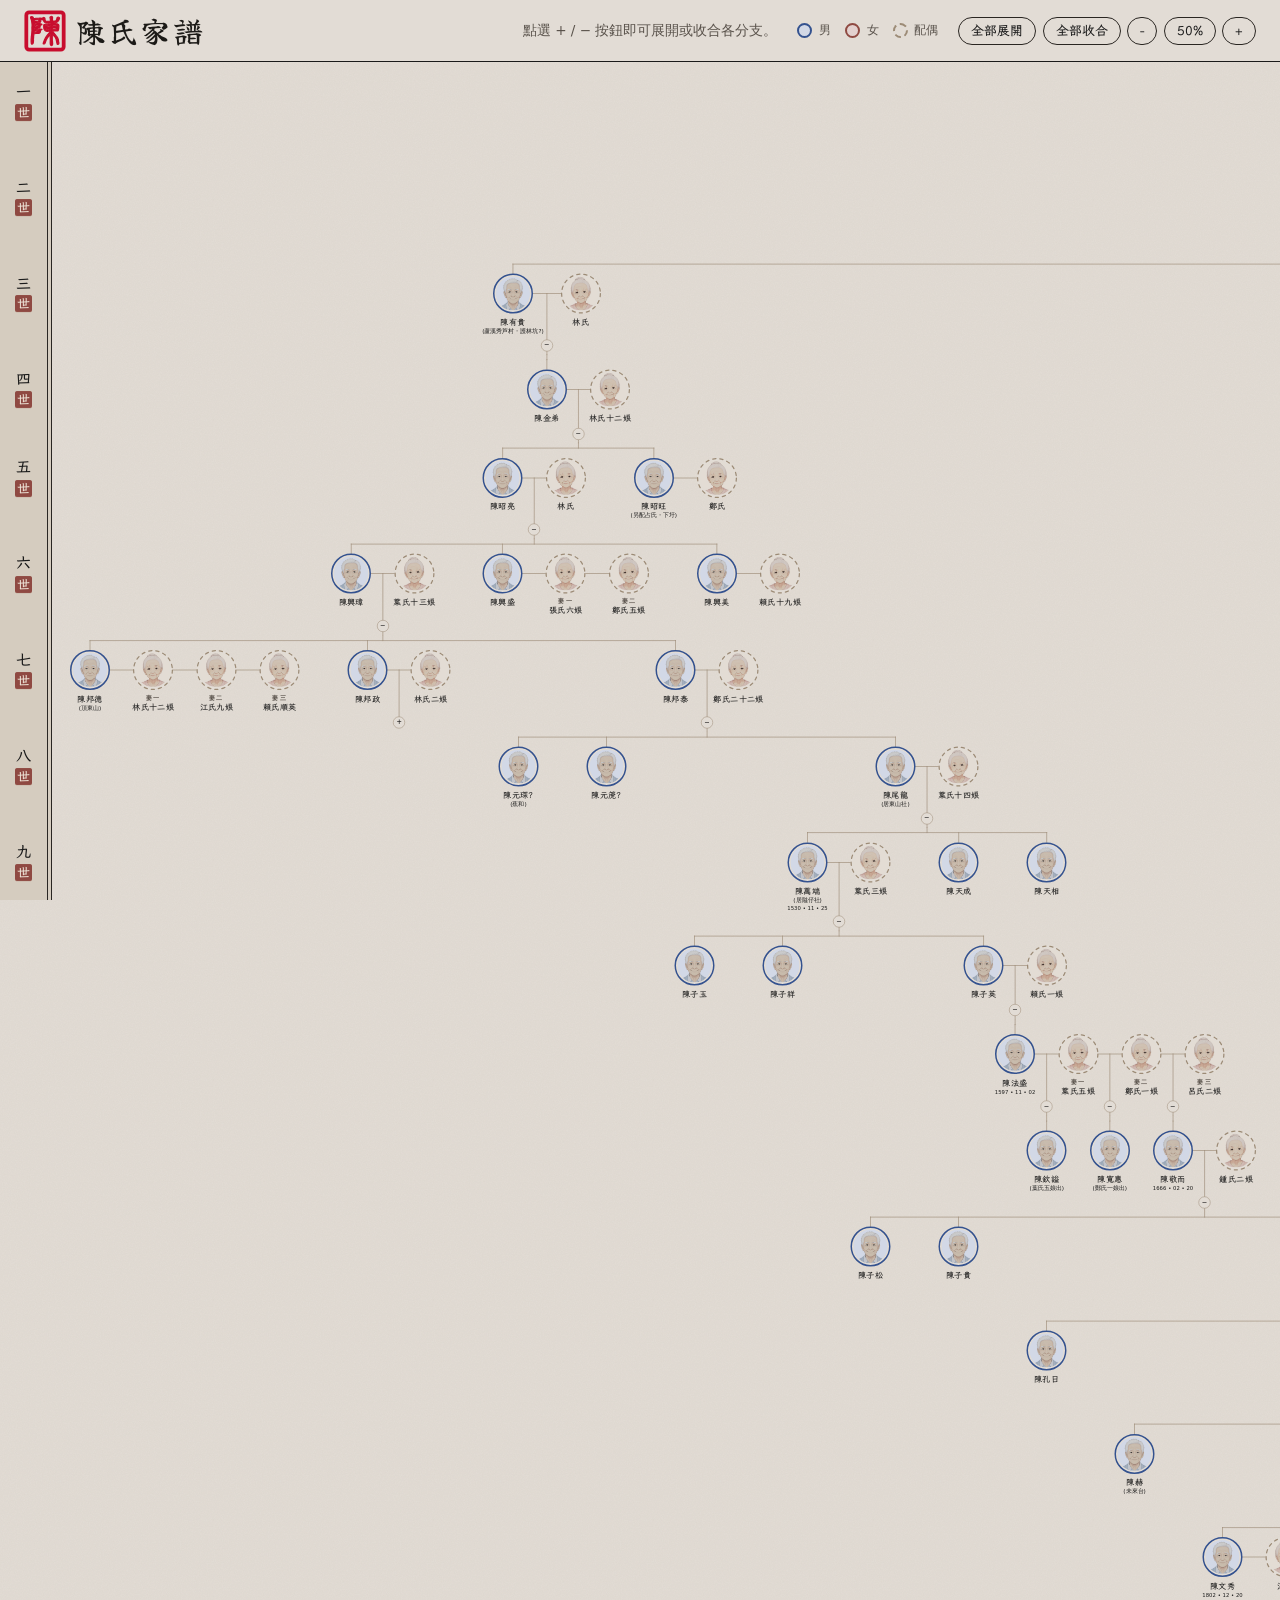
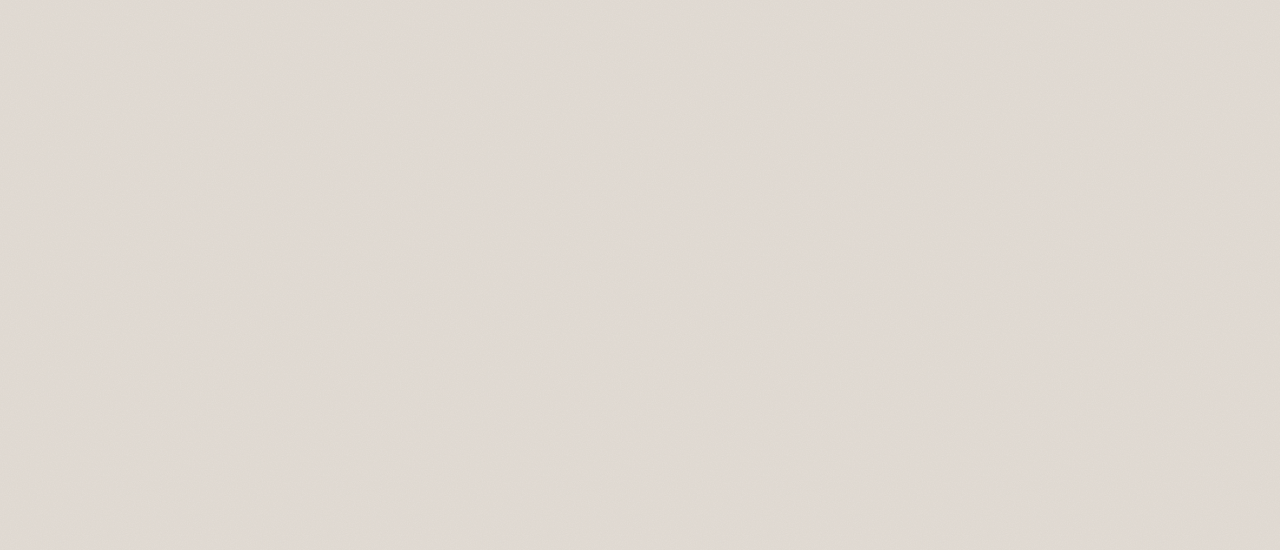
==== index.html @ 006b842b "Update family tree data to v=82 Small tree edit: family-data.js and index.html cache-bust to ?v=82." ====
<!DOCTYPE html>
<html lang="zh-Hant">
  <head>
    <meta charset="utf-8" />
    <meta name="viewport" content="width=device-width, initial-scale=1, minimum-scale=1" />
    <meta name="description" content="陳氏家譜" />
    <title>陳氏家譜</title>
    <link rel="stylesheet" href="styles.css?v=66" />
  </head>
  <body>
    <svg width="0" height="0" style="position:absolute" aria-hidden="true" focusable="false"><filter id="seal-worn" x="-5%" y="-5%" width="110%" height="110%"><feTurbulence type="fractalNoise" baseFrequency="0.9" numOctaves="2" seed="7" result="n"/><feDisplacementMap in="SourceGraphic" in2="n" scale="0.9"/></filter></svg>
<script>(function(){var t=(new URLSearchParams(location.search).get("theme")||"c").toLowerCase();if(!/^[abc]$/.test(t))t="c";document.body.classList.add("theme-"+t);})();</script>
    <a class="skip-link" href="#tree">跳至家譜</a>

    <header class="site-header">
      <h1>
        <!-- Seal glyph 陳 (小篆): vectorized from the family's reference image -->
        <svg class="seal" aria-hidden="true" focusable="false" viewBox="0 0 100 100"><defs><filter id="worn" x="-5%" y="-5%" width="110%" height="110%"><feTurbulence type="fractalNoise" baseFrequency="0.9" numOctaves="2" seed="7"/><feDisplacementMap in="SourceGraphic" scale="1.8"/></filter></defs><g filter="url(#worn)"><rect x="5.5" y="5.5" width="89" height="89" rx="7" fill="#fff" stroke="#c8102e" stroke-width="9"/><path fill="#c8102e" fill-rule="evenodd" stroke="#c8102e" stroke-width="26" stroke-linejoin="round" stroke-linecap="round" transform="translate(3.10 3.22) scale(0.11232 0.09057)" d="M563.3 900.9C568.0 899.6 569.7 897.0 572.2 887.4C573.2 883.1 575.3 877.4 576.7 874.6C578.8 870.5 579.1 868.7 578.6 864.6C578.3 861.8 578.5 855.6 579.0 850.8C579.6 844.4 579.5 838.9 578.4 830.3C575.7 808.0 575.2 801.9 576.2 797.6C577.4 792.5 576.4 782.5 573.9 774.7C572.2 769.3 572.0 765.5 572.1 729.1C572.2 707.3 571.9 675.5 571.5 658.5C570.5 617.3 570.8 605.8 572.9 603.7C574.7 601.9 577.9 604.3 583.6 611.8C586.8 616.0 591.5 621.8 594.1 624.6C597.0 627.8 601.1 634.3 604.8 641.7C608.8 649.5 612.7 655.7 616.1 659.4C628.2 672.7 651.2 724.1 654.9 746.5C655.5 749.8 657.3 759.2 659.1 767.5C662.9 785.7 663.6 790.1 665.0 805.5C666.3 819.3 668.5 830.6 670.8 835.8C671.7 838.0 672.7 843.8 673.0 850.0C674.0 866.4 677.8 872.0 687.8 872.0C696.0 872.0 702.2 867.5 706.9 858.2C711.2 849.6 713.0 833.8 710.5 825.4C709.6 822.2 708.7 816.2 708.5 812.0C708.4 807.3 707.6 803.1 706.4 800.7C704.9 797.5 704.8 796.5 705.8 793.7C707.4 789.2 707.3 787.4 705.3 784.4C704.4 783.0 703.6 779.6 703.4 776.7C703.3 773.8 702.9 766.3 702.6 760.0C701.8 745.1 699.4 734.6 690.1 707.0C686.7 697.0 683.4 689.4 680.9 685.6C678.8 682.3 677.0 678.7 677.0 677.6C677.0 672.8 674.6 668.0 668.5 660.5C664.9 656.1 660.3 649.1 658.3 645.0C656.3 640.9 651.1 632.5 646.8 626.5C638.2 614.5 630.2 602.8 624.3 593.7C619.0 585.5 608.0 569.2 598.3 555.1C589.1 541.9 580.5 524.2 581.5 520.9C581.9 519.8 583.4 518.4 584.8 517.8C588.5 516.3 634.5 516.4 648.9 518.0C661.6 519.4 681.1 518.8 685.4 516.9C688.0 515.7 696.5 502.9 699.0 496.4C701.6 489.7 706.1 465.6 707.0 453.5C707.5 446.4 708.7 430.8 709.5 419.0C710.4 407.2 711.2 388.1 711.3 376.5C711.5 351.5 711.6 351.7 699.2 339.8C689.3 330.4 681.3 325.2 674.8 324.0C665.6 322.2 649.1 322.8 640.4 325.1C636.1 326.3 628.5 327.4 623.5 327.6C578.1 329.4 577.8 329.4 576.6 326.4C576.3 325.5 575.7 321.2 575.4 316.9C574.9 309.4 575.0 309.0 577.5 306.4C579.8 304.1 580.8 303.8 584.6 304.3C587.1 304.5 594.6 304.2 601.3 303.4C608.0 302.7 617.3 302.0 622.0 302.0C626.7 302.0 634.3 301.3 639.0 300.5C647.4 299.0 649.8 297.9 659.6 290.7C661.8 289.1 666.9 286.0 671.0 283.7C679.3 279.0 690.1 267.6 694.1 259.2C697.5 252.0 706.5 237.0 709.9 232.6C712.9 228.8 714.8 223.6 721.5 200.0C725.9 184.7 726.2 182.8 725.6 176.3C724.7 165.8 720.6 160.8 706.6 153.1C695.9 147.3 691.2 147.9 679.5 156.8C670.1 163.9 667.7 170.1 670.2 180.5C672.5 189.8 670.4 197.9 659.2 223.0C652.3 238.5 650.6 241.3 644.2 247.2C638.2 252.8 636.0 253.5 626.8 252.6C623.0 252.3 610.9 252.7 599.7 253.5C572.7 255.6 575.3 259.2 575.6 219.9C575.8 203.2 576.4 185.9 577.1 181.5C578.8 169.5 577.9 152.5 575.3 147.5C572.9 143.0 565.9 136.0 561.2 133.6C557.0 131.5 550.4 131.6 545.2 134.0C540.4 136.2 523.2 153.2 522.4 156.8C521.6 159.7 522.5 164.2 526.0 174.8C530.2 187.5 531.4 198.6 531.4 224.5C531.5 249.2 530.8 254.0 526.7 256.2C525.4 256.9 519.3 257.5 511.5 257.6C504.1 257.7 495.4 258.5 491.2 259.4C487.3 260.3 477.1 261.3 468.7 261.6C453.7 262.3 453.4 262.2 443.5 259.2C432.0 255.6 429.0 253.2 424.2 243.5C417.8 230.5 417.6 228.9 418.4 207.8C419.3 186.6 416.1 177.0 405.0 166.7C396.0 158.3 390.9 155.6 385.4 156.3C376.7 157.2 373.5 162.3 372.0 177.6C370.3 194.4 370.0 194.7 363.0 187.4C354.8 179.0 351.4 178.3 317.0 177.5C295.7 177.0 290.2 177.1 284.0 178.5C279.9 179.4 270.0 180.3 262.0 180.5C247.4 180.9 229.1 182.4 216.8 184.1C213.1 184.6 207.1 185.0 203.3 185.0C197.3 185.0 193.5 185.5 181.4 187.7C176.7 188.5 174.8 185.9 172.1 175.0C169.1 162.1 162.3 148.5 156.1 142.7C150.3 137.3 146.3 136.0 135.0 136.0C120.2 136.1 114.4 140.4 111.4 153.6C108.9 165.0 110.2 172.5 119.4 198.8C121.3 204.4 123.7 212.7 124.6 217.3C125.5 221.8 127.3 227.6 128.6 230.2C132.6 238.1 134.8 249.3 135.4 265.0C135.7 273.0 136.9 284.9 138.0 291.5C139.9 302.9 140.9 314.0 142.9 345.5C143.9 361.4 143.5 382.2 142.0 395.5C140.3 411.3 139.8 445.5 140.9 477.5C141.9 504.2 141.8 509.7 140.5 517.0C139.7 521.7 139.0 529.5 139.0 534.5C139.0 539.5 138.4 552.7 137.6 564.0C136.8 575.3 135.6 593.0 135.0 603.5C134.4 614.0 133.3 625.4 132.5 629.0C130.7 637.3 128.0 670.4 128.0 683.5C128.0 689.0 127.3 700.2 126.4 708.5C125.6 716.8 124.5 728.0 123.9 733.5C123.4 739.0 123.2 748.9 123.5 755.5C123.8 762.1 124.5 783.2 125.0 802.5C126.3 849.1 127.1 853.6 135.3 862.4C140.9 868.3 146.1 867.0 155.9 857.2C159.8 853.3 161.0 851.2 162.8 845.0C164.0 840.9 165.9 834.8 167.0 831.6C168.4 827.6 169.3 822.2 169.7 815.1C169.9 809.3 170.8 802.5 171.6 800.0C172.3 797.5 172.9 792.8 172.8 789.5C172.7 786.2 173.0 779.2 173.5 774.0C173.9 768.4 173.8 761.6 173.2 757.5C172.7 753.6 172.5 747.4 172.9 743.5C173.3 739.6 173.2 734.3 172.6 731.6C172.0 728.3 172.1 724.8 172.9 720.3C173.6 716.7 174.6 705.2 175.2 694.6C176.3 676.1 176.3 673.6 175.8 661.2C175.6 658.1 176.0 652.4 176.7 648.5C178.9 635.9 181.0 616.6 181.0 609.0C181.0 599.1 182.9 595.3 189.3 592.2C195.6 589.2 218.0 584.4 229.5 583.6C234.4 583.3 247.3 582.3 258.0 581.5C268.7 580.6 280.2 579.8 283.5 579.7C292.9 579.3 301.4 574.8 308.0 566.9C314.6 559.0 318.0 551.9 318.0 546.0C318.0 543.5 318.6 538.4 319.4 534.7C320.7 528.7 320.7 526.3 319.3 514.8C317.5 499.6 318.1 497.9 326.1 495.1C328.6 494.2 332.3 492.4 334.5 491.0C336.6 489.6 341.1 487.4 344.4 486.0C349.7 483.8 350.8 482.9 352.8 478.8C355.8 472.8 354.6 469.5 348.0 466.3C339.1 461.9 332.6 460.9 318.0 461.5C293.5 462.6 258.5 467.0 246.0 470.6C235.1 473.7 218.7 475.8 203.7 476.2C189.2 476.6 189.0 476.4 189.0 465.0C189.0 458.0 189.2 457.2 191.7 454.8C195.5 451.2 204.8 449.0 220.0 448.0C226.9 447.5 235.7 446.7 239.5 446.1C243.3 445.6 251.2 444.6 257.0 444.0C262.7 443.4 270.6 441.8 274.5 440.5C278.3 439.2 284.3 437.6 287.7 437.0C303.0 434.4 309.2 430.4 310.5 422.3C310.9 420.2 311.6 416.9 312.1 415.0C314.2 406.9 317.0 384.2 317.0 374.6C317.0 360.7 317.2 360.5 329.0 360.8C340.5 361.2 343.7 360.1 349.4 354.0C353.2 349.9 354.0 348.4 354.0 345.3C354.0 335.6 346.2 330.4 325.9 326.6C312.4 324.0 311.7 324.0 303.7 325.5C299.2 326.3 290.1 327.9 283.5 328.9C276.9 330.0 268.1 331.6 264.0 332.4C259.9 333.2 252.4 334.3 247.5 334.9C242.6 335.4 229.6 337.1 218.6 338.5C207.7 340.0 197.7 340.9 196.3 340.5C193.0 339.7 192.0 336.3 192.0 325.9C192.0 315.9 193.6 311.4 197.3 310.5C202.5 309.4 224.4 307.1 234.8 306.6C241.0 306.3 249.6 305.4 253.8 304.6C267.2 302.1 276.1 300.9 289.0 300.1C304.2 299.1 307.7 297.6 314.5 289.3C327.7 272.9 330.5 263.7 329.5 240.2C328.5 218.2 329.2 217.0 344.2 217.0C356.9 217.0 360.9 215.2 367.7 206.3C371.3 201.7 373.1 204.6 374.0 216.7C375.1 230.5 378.8 240.4 388.0 254.0C390.0 257.0 394.0 264.3 396.9 270.2C405.2 286.9 417.5 300.2 425.9 301.5C427.9 301.8 432.6 302.7 436.5 303.5C440.4 304.4 445.5 305.0 448.0 305.0C450.5 305.0 456.8 306.1 462.0 307.5C473.5 310.5 476.2 310.5 489.3 308.0C530.2 300.3 530.1 300.2 530.8 316.6C531.5 332.3 531.1 332.5 504.0 334.0C494.4 334.6 480.6 335.7 473.5 336.5C450.0 339.2 435.3 339.5 425.7 337.5C415.0 335.3 414.0 335.6 401.6 345.5C387.9 356.4 388.0 356.0 389.9 381.5C390.5 389.8 391.0 404.9 391.0 415.1C391.0 431.0 391.4 435.4 393.5 445.6C397.0 462.2 398.9 469.8 400.8 474.5C402.9 479.6 416.1 499.2 420.9 504.5C423.0 506.7 425.9 510.2 427.4 512.3C430.9 517.0 434.9 519.6 440.2 520.4C442.5 520.8 447.5 522.5 451.4 524.2C466.7 530.9 470.7 531.2 484.4 526.6C490.0 524.7 496.5 522.8 499.0 522.5C501.5 522.1 505.2 520.9 507.2 519.9C511.7 517.6 521.7 517.3 524.5 519.4C529.9 523.3 524.9 535.4 507.2 561.5C499.7 572.5 490.0 587.4 485.6 594.7C481.1 601.9 472.7 614.6 466.9 622.7C448.4 648.5 432.4 679.9 420.2 714.1C418.5 718.7 415.1 727.7 412.5 734.0C408.0 745.1 399.5 769.9 393.2 790.5C391.5 796.0 388.3 808.4 386.0 818.0C383.7 827.6 381.2 837.4 380.5 839.8C377.5 848.4 379.1 854.5 385.4 858.8C391.6 863.0 398.8 861.2 407.4 853.0C416.4 844.5 417.5 842.3 423.4 819.8C426.4 808.5 431.0 794.1 433.5 787.9C436.0 781.6 438.3 774.7 438.7 772.5C439.0 770.3 440.1 766.5 441.1 764.0C442.1 761.5 444.9 754.3 447.4 748.0C449.8 741.7 453.5 732.9 455.5 728.5C457.5 724.1 460.3 717.5 461.6 713.7C462.8 710.0 464.8 705.7 465.8 704.2C466.9 702.7 469.2 698.6 471.0 695.0C476.1 684.8 486.8 667.3 493.7 658.0C497.1 653.3 501.9 645.9 504.3 641.5C517.1 618.0 519.3 614.1 521.5 611.4C523.4 609.1 524.2 608.7 525.6 609.5C527.1 610.5 527.3 614.1 527.7 645.0C528.3 686.8 528.2 680.1 529.2 722.5C529.8 745.2 529.7 768.6 528.9 789.0C528.2 811.1 528.1 828.1 528.8 846.1C530.0 874.8 530.7 877.8 539.0 889.9C546.6 901.1 552.7 903.9 563.3 900.9ZM189.2 550.3C187.3 548.7 186.9 547.2 186.3 538.8C185.6 527.1 186.6 523.7 192.0 521.0C200.2 516.8 233.9 509.8 257.2 507.5C263.4 506.8 264.0 507.0 266.3 509.2C269.1 512.0 270.7 523.8 269.8 534.6C269.1 543.4 268.0 544.0 250.3 545.5C242.2 546.2 230.3 547.5 224.0 548.3C217.7 549.2 209.1 550.1 205.0 550.5C200.9 550.8 196.1 551.3 194.5 551.6C192.4 552.0 190.7 551.6 189.2 550.3ZM465.6 479.9C445.7 475.8 430.3 463.1 438.2 457.5C442.9 454.2 453.3 451.8 463.8 451.4C469.5 451.2 475.8 450.6 477.8 450.0C479.9 449.5 488.0 448.6 496.0 448.0C504.0 447.5 514.0 446.5 518.3 445.8C529.2 444.1 529.0 443.8 527.8 463.0C526.9 477.2 527.0 477.1 512.4 478.9C482.6 482.5 478.4 482.6 465.6 479.9ZM589.5 473.4C580.7 472.2 580.1 471.0 579.8 455.1C579.7 443.8 579.7 443.7 582.4 441.3C583.9 440.1 586.3 439.0 587.8 438.9C589.3 438.9 597.0 438.5 605.0 438.1C623.3 437.0 657.6 438.6 660.7 440.6C664.1 442.7 664.3 445.3 661.9 455.5C658.7 469.4 657.0 470.4 633.0 472.1C616.3 473.3 593.9 474.0 589.5 473.4ZM428.6 404.9C427.4 403.1 427.0 400.2 427.0 392.7C427.0 378.5 427.1 378.4 447.8 377.7C462.5 377.2 483.0 375.4 500.7 373.1C505.0 372.5 512.4 371.9 517.2 371.8C529.1 371.4 529.4 371.7 529.8 385.9C530.2 396.7 530.2 396.7 527.5 398.8C525.4 400.5 523.3 401.0 518.6 401.0C515.3 401.0 506.4 402.0 499.0 403.2C491.6 404.3 480.1 405.4 473.5 405.5C466.9 405.7 454.5 406.1 445.9 406.5C430.3 407.2 430.2 407.2 428.6 404.9ZM202.8 401.2C191.4 399.8 185.8 389.3 190.9 379.1C193.1 374.8 195.8 373.5 204.0 372.4C207.0 372.1 211.5 371.1 214.0 370.3C216.5 369.6 224.1 368.5 231.0 368.0C237.9 367.4 249.1 366.3 255.9 365.4C267.9 363.9 268.4 363.9 270.9 365.8C274.2 368.2 274.8 370.5 274.9 381.5C275.0 391.9 273.8 394.6 268.7 395.4C266.9 395.7 262.1 396.4 258.0 397.0C236.1 400.4 230.5 401.0 220.0 401.4C213.7 401.6 205.9 401.5 202.8 401.2ZM578.4 395.6C576.6 394.3 576.2 392.6 575.6 384.6C574.9 373.5 576.2 368.4 580.2 367.6C584.2 366.8 607.4 364.6 610.0 364.8C611.4 364.9 621.7 365.3 632.8 365.7C652.3 366.5 653.3 366.6 655.0 368.8C658.6 373.1 660.4 389.7 657.8 393.3C656.6 394.8 653.1 395.1 623.5 395.4C605.4 395.7 588.2 396.1 585.5 396.5C581.8 397.0 580.0 396.8 578.4 395.6ZM190.2 265.4C187.5 262.6 187.3 261.8 186.6 251.9C185.7 238.6 186.4 236.7 193.4 234.1C201.3 231.2 205.6 230.2 219.6 228.1C226.8 227.0 233.9 225.6 235.6 225.0C237.2 224.3 244.1 223.4 251.0 222.9C257.9 222.5 266.8 221.2 270.7 220.0C284.9 216.0 288.0 218.0 288.0 230.9C288.0 245.7 284.9 256.7 280.2 258.5C277.2 259.6 263.1 261.8 247.5 263.5C239.2 264.4 230.7 265.6 228.5 266.1C226.3 266.6 217.4 267.3 208.8 267.6C193.2 268.3 193.2 268.3 190.2 265.4Z"/></g></svg>
        <span class="title-text">陳氏家譜</span>
      </h1>
      <div class="bar-right">
      <p class="intro">點選 + / − 按鈕即可展開或收合各分支。</p>
      <ul class="legend" aria-label="外框圖例">
        <li><span class="legend-dot male" aria-hidden="true"></span>男</li>
        <li><span class="legend-dot female" aria-hidden="true"></span>女</li>
        <li><span class="legend-dot spouse" aria-hidden="true"></span>配偶</li>
      </ul>
      <div class="toolbar">
        <button type="button" id="btn-expand-all" aria-label="全部展開" title="全部展開"><span class="lbl-long">全部展開</span><span class="lbl-short" aria-hidden="true">展開</span></button>
        <button type="button" id="btn-collapse-all" aria-label="全部收合" title="全部收合"><span class="lbl-long">全部收合</span><span class="lbl-short" aria-hidden="true">收合</span></button>
        <button type="button" id="btn-zoom-out" aria-label="縮小" title="縮小">−</button>
        <button type="button" id="btn-zoom-reset" aria-label="重設縮放" title="重設縮放">100%</button>
        <button type="button" id="btn-zoom-in" aria-label="放大" title="放大">+</button>
      </div>
      </div>
    </header>

    <main>
      <div class="tree-wrap" id="tree-wrap">
        <div class="tree" id="tree"></div>
      </div>
    </main>

    <script src="family-data.js?v=82"></script>
    <script src="tree.js?v=4q"></script>
  </body>
</html>
---- styles.css ----
/* ===== Family Tree — minimalist styles matching the sample ===== */

:root {
  --bg: #ffffff;
  --text: #3a3a3a;
  --text-muted: #8a8a8a;
  --line: #d0d0d0;
  --border-male: #7eb6d9;
  --border-female: #e8a0b5;
  --border-spouse: #b0b0b0;
  --btn-bg: #ffffff;
  --btn-border: #c8c8c8;
  --btn-hover: #f0f7fb;
  --shadow: 0 2px 10px rgba(0, 0, 0, 0.06);
  --font: "Segoe UI", "PingFang TC", "PingFang SC", "Hiragino Sans GB",
    "Noto Sans TC", "Noto Sans SC", "Microsoft JhengHei", "Microsoft YaHei",
    system-ui, sans-serif;
  --avatar-size: 80px;
  --person-width: 7.5rem;
  --person-gap: 1.25rem;
  --sibling-gap: 56px; /* fixed horizontal gap between sibling units */
  --line-w: 2px;
  --ring-w: 3px; /* colored outline stroke */
  --ring-gap: 3px; /* white gap between stroke and photo */
  --transition: 0.38s cubic-bezier(0.4, 0, 0.2, 1);
}

*,
*::before,
*::after {
  box-sizing: border-box;
}

html {
  scroll-behavior: smooth;
}

body {
  margin: 0;
  min-height: 100vh;
  font-family: var(--font);
  background: var(--bg);
  color: var(--text);
  line-height: 1.5;
  -webkit-font-smoothing: antialiased;
}

/* ----- Header ----- */
.site-header {
  text-align: center;
  padding: 2.25rem 1.5rem 0.75rem;
  max-width: 42rem;
  margin: 0 auto;
}

.site-header h1 {
  margin: 0 0 0.4rem;
  font-size: clamp(1.75rem, 4vw, 2.35rem);
  font-weight: 700;
  letter-spacing: -0.02em;
  color: #2c2c2c;
}

.site-header .intro {
  margin: 0;
  font-size: 0.98rem;
  color: var(--text-muted);
}

.legend {
  display: flex;
  flex-wrap: wrap;
  justify-content: center;
  gap: 0.85rem 1.5rem;
  margin: 1.25rem auto 0;
  padding: 0;
  list-style: none;
  font-size: 0.78rem;
  color: var(--text-muted);
}

.legend li {
  display: inline-flex;
  align-items: center;
  gap: 0.4rem;
}

.legend-dot {
  width: 15px;
  height: 15px;
  border-radius: 50%;
  border: 2.5px solid;
  flex-shrink: 0;
}

.legend-dot.male {
  border-color: var(--border-male);
  background: linear-gradient(135deg, #c5e4f5, #7eb6d9);
}

.legend-dot.female {
  border-color: var(--border-female);
  background: linear-gradient(135deg, #f5d0dc, #e8a0b5);
}

.legend-dot.spouse {
  border-color: var(--border-spouse);
  border-style: dashed;
  background: #ececec;
}

.toolbar {
  display: flex;
  flex-wrap: wrap;
  justify-content: center;
  gap: 0.5rem;
  margin: 1.15rem 0 0;
}

.toolbar button {
  font-family: inherit;
  font-size: 0.8rem;
  color: #555;
  background: #fff;
  border: 1px solid var(--btn-border);
  border-radius: 999px;
  padding: 0.28rem 0.75rem;
  cursor: pointer;
  box-shadow: 0 1px 3px rgba(0, 0, 0, 0.05);
  transition: background 0.2s ease, border-color 0.2s ease, color 0.2s ease;
}

.toolbar button:hover {
  background: var(--btn-hover);
  border-color: var(--border-male);
  color: #3a7a9a;
}

.toolbar button:focus-visible {
  outline: 2px solid var(--border-male);
  outline-offset: 2px;
}

/* ----- Tree canvas ----- */
.tree-wrap {
  /* No internal scrolling: a wide tree widens the page and the browser
     window scrolls it. */
  overflow: visible;
  width: max-content;
  min-width: 100%;
  padding: 1rem 1.5rem 3.5rem;
  touch-action: pan-x pan-y pinch-zoom;
}

.tree {
  display: flex;
  flex-direction: column;
  align-items: center;
  min-width: min-content;
  margin: 0 auto;
  padding: 0.5rem 1rem;
  transform-origin: top center;
  transition: transform 0.2s ease;
}

.tree-error {
  text-align: center;
  color: #a44;
  padding: 2rem;
}

/* ----- Person card ----- */
.person {
  display: flex;
  flex-direction: column;
  align-items: center;
  width: var(--person-width);
  text-align: center;
  position: relative;
  z-index: 1;
}

/* Outline stroke + white gap (padding) around the photo/initials circle */
.avatar {
  width: var(--avatar-size);
  height: var(--avatar-size);
  border-radius: 50%;
  border: var(--ring-w) solid;
  padding: var(--ring-gap);
  background: #fff;
  box-shadow: var(--shadow);
  flex-shrink: 0;
  position: relative;
  z-index: 1;
}

.avatar-photo {
  width: 100%;
  height: 100%;
  border-radius: 50%;
  overflow: hidden;
  display: flex;
  align-items: center;
  justify-content: center;
  font-size: 1.1rem;
  font-weight: 600;
  color: #fff;
  letter-spacing: 0.02em;
  background: linear-gradient(145deg, #a8c8dc, #6a9db8);
}

.avatar-photo img {
  width: 100%;
  height: 100%;
  object-fit: cover;
  display: block;
}

.person.bloodline.male .avatar {
  border-color: var(--border-male);
}

.person.bloodline.male .avatar-photo {
  background: linear-gradient(145deg, #b8d9ee, #7eb6d9);
}

.person.bloodline.female .avatar {
  border-color: var(--border-female);
}

.person.bloodline.female .avatar-photo {
  background: linear-gradient(145deg, #f0c4d2, #e8a0b5);
}

.person.spouse .avatar {
  border-color: transparent; /* dashed SVG ring is drawn over this border */
}

.person.spouse .avatar-photo {
  background: linear-gradient(145deg, #d8d8d8, #b0b0b0);
}

.avatar-ring {
  position: absolute;
  inset: calc(-1 * var(--ring-w));
  width: calc(100% + 2 * var(--ring-w));
  height: calc(100% + 2 * var(--ring-w));
  pointer-events: none;
  overflow: visible;
  color: var(--border-spouse);
}

/* Label: exactly 3 lines — name, English name (optional), birthday */
.person-label {
  margin-top: 0.4rem;
  padding: 0 0.3rem;
  background: var(--bg); /* bloodline line passes behind the label */
  position: relative;
  z-index: 1;
  max-width: 100%;
}

.person-label p {
  margin: 0;
  line-height: 1.3;
  word-break: break-word;
}

.person-name {
  font-size: 0.82rem;
  font-weight: 700;
  color: #3d3d3d;
}

.person-english {
  font-size: 0.72rem;
  font-weight: 500;
  color: #5c5c5c;
}

.person-dates {
  margin-top: 0.08rem !important;
  font-size: 0.66rem;
  color: var(--text-muted);
  letter-spacing: 0.01em;
}

/* ----- Connector lines (SVG, drawn by tree.js) ----- */
.line-layer {
  position: absolute;
  left: 0;
  top: 0;
  width: 100%;
  height: 100%;
  overflow: visible;
  pointer-events: none;
  z-index: 0;
}

.line-layer path {
  fill: none;
  stroke: var(--line);
  stroke-width: var(--line-w);
  stroke-linecap: square;
}

/* ----- Couple (spouse pair) ----- */
.couple {
  display: flex;
  align-items: flex-start;
  justify-content: center;
  position: relative;
}

.couple-gap {
  width: 0.4rem;
  flex-shrink: 0;
}

/* ----- Branch ----- */
.branch {
  display: flex;
  flex-direction: column;
  align-items: center;
  position: relative;
}

.toggle-row {
  position: relative;
  align-self: stretch;
  height: 2.4rem;
}

.branch-toggle {
  position: absolute;
  top: 0.55rem;
  left: 50%;
  translate: -50% 0;
  z-index: 2;
  margin: 0;
  width: 24px;
  height: 24px;
  border-radius: 50%;
  border: 1.5px solid var(--btn-border);
  background: var(--btn-bg);
  color: #555;
  font-size: 1rem;
  font-weight: 500;
  line-height: 1;
  cursor: pointer;
  display: inline-flex;
  align-items: center;
  justify-content: center;
  padding: 0;
  box-shadow: 0 1px 4px rgba(0, 0, 0, 0.08);
  transition: background var(--transition), border-color var(--transition),
    transform 0.15s ease, box-shadow var(--transition);
}

.branch-toggle:hover {
  background: var(--btn-hover);
  border-color: var(--border-male);
  color: #3a7a9a;
}

.branch-toggle:focus-visible {
  outline: 2px solid var(--border-male);
  outline-offset: 2px;
}

.branch-toggle:active {
  transform: scale(0.94);
}

.toggle-icon {
  display: block;
  font-size: 1.05rem;
  font-weight: 500;
  line-height: 1;
  pointer-events: none;
  translate: 0 -0.5px;
}

.branch-toggle[aria-expanded="false"] .toggle-icon::before {
  content: "+";
}

.branch-toggle[aria-expanded="true"] .toggle-icon::before {
  content: "−";
}

/* Children row; the sibling rail sits at the top edge of .children-inner */
.children-inner {
  display: flex;
  flex-direction: row;
  align-items: flex-start;
  justify-content: center;
  gap: var(--sibling-gap);
  position: relative;
  margin-top: 0.7rem;
}

.child-slot {
  display: flex;
  flex-direction: column;
  align-items: center;
  position: relative;
  padding-top: 1.2rem; /* drop from rail to the child's avatar */
}

/* Expand / collapse animation via grid-template-rows */
.subtree {
  display: grid;
  grid-template-rows: 1fr;
  transition: grid-template-rows var(--transition), opacity var(--transition);
  opacity: 1;
  width: 100%;
}

.subtree > .subtree-inner {
  overflow: hidden;
  min-height: 0;
}

.subtree.is-collapsed {
  grid-template-rows: 0fr;
  opacity: 0;
  pointer-events: none;
}

.subtree-inner {
  display: flex;
  flex-direction: column;
  align-items: center;
  position: relative;
}

/* Footer */
.site-footer {
  text-align: center;
  padding: 0.5rem 1.5rem 2rem;
  font-size: 0.75rem;
  color: #b0b0b0;
}

.skip-link {
  position: absolute;
  left: 0.75rem;
  top: -3rem;
  background: #2c2c2c;
  color: #fff;
  padding: 0.4rem 0.8rem;
  border-radius: 4px;
  z-index: 10;
  text-decoration: none;
  font-size: 0.85rem;
}

.skip-link:focus {
  top: 0.75rem;
}

@media (max-width: 640px) {
  :root {
    --avatar-size: 64px;
    --person-width: 6.75rem;
    --person-gap: 1.1rem;
    --sibling-gap: 40px;
  }

  .person-name {
    font-size: 0.72rem;
  }

  .person-english {
    font-size: 0.66rem;
  }

  .person-dates {
    font-size: 0.6rem;
  }


  .site-header {
    padding-top: 1.5rem;
  }
}

@media (prefers-reduced-motion: reduce) {
  html {
    scroll-behavior: auto;
  }

  .subtree,
  .branch-toggle,
  .tree,
  .toolbar button {
    transition: none;
  }
}

/* Tidy layout: positions set by tree.js balance() */
.branch { align-items: flex-start; }
.subtree-inner { align-items: flex-start; }
.children-inner { justify-content: flex-start; width: max-content; }
.couple { justify-content: flex-start; }
.child-slot { flex-shrink: 0; align-items: flex-start; }
.subtree { width: 100%; }

/* Names stay on one line; a long name widens its card so layout spacing accounts for it. */
.person { min-width: var(--person-width); width: max-content; }
.person-label { max-width: none; white-space: nowrap; }
.person-label p { word-break: normal; white-space: nowrap; }

/* Click-and-drag panning (tree.js enableDragPan) */
@media (pointer: fine) {
  .tree-wrap.pannable { cursor: grab; }
  .tree-wrap.pannable button { cursor: pointer; }
}
html.is-panning,
html.is-panning * {
  cursor: grabbing !important;
  user-select: none !important;
  -webkit-user-select: none !important;
}

/* ===== Fixed title bar ===== */
:root { --bar-h: 56px; }
body { padding-top: var(--bar-h); }
.site-header {
  position: fixed; top: 0; left: 0; right: 0; width: 100vw; max-width: none;
  margin: 0; z-index: 20; background: #fff;
  border-bottom: 1px solid #ececec; box-shadow: 0 2px 8px rgba(0,0,0,0.04);
  display: flex; align-items: center; justify-content: space-between;
  gap: 1rem; padding: 0.6rem 1.5rem; text-align: left;
}
.site-header h1 { margin: 0; font-size: 1.5rem; white-space: nowrap; }
.bar-right { display: flex; align-items: center; gap: 1.25rem; flex-wrap: nowrap; min-width: 0; }
.site-header .intro { font-size: 0.85rem; white-space: nowrap; }
.site-header .legend { margin: 0; flex-wrap: nowrap; gap: 0.9rem; }
.site-header .toolbar { margin: 0; flex-wrap: nowrap; gap: 0.4rem; }
.toolbar button { white-space: nowrap; }
.skip-link { z-index: 30; }
@media (max-width: 1000px) { .site-header .intro { display: none; } }
@media (max-width: 700px) {
  .site-header { padding: 0.5rem 0.75rem; gap: 0.5rem; flex-wrap: wrap; }
  .site-header h1 { font-size: 1.2rem; }
  .bar-right { flex-wrap: wrap; justify-content: flex-end; gap: 0.4rem 0.75rem; }
  .site-header .legend { gap: 0.6rem; }
  .toolbar button { padding: 0.22rem 0.55rem; font-size: 0.74rem; }
}

/* ===== Calligraphy title (Yuji Syuku, subset: 陳氏家譜 only, SIL OFL) ===== */
@font-face {
  font-family: "TitleBrush";
  src: url("fonts/yuji-syuku-title.woff2?v=4g") format("woff2");
  font-display: block;
}
.site-header h1 {
  font-family: "TitleBrush", var(--font);
  font-weight: 400;
  font-size: 1.85rem;
  line-height: 1.15;
  letter-spacing: 0.08em;
  color: #1c1a17;
}
@media (max-width: 700px) { .site-header h1 { font-size: 1.45rem; } }

/* ===== Seal stamp (印章) before the title ===== */
.site-header h1 { display: inline-flex; align-items: center; gap: 0.6rem; }
.site-header h1 .seal { width: 42px; height: 42px; flex-shrink: 0; display: block; }
@media (max-width: 700px) { .site-header h1 .seal { width: 32px; height: 32px; } .site-header h1 { gap: 0.45rem; } }

/* ===== Single-row bar on phones ===== */
.lbl-short { display: none; }
.site-header { width: 100%; }
@media (max-width: 700px) {
  .site-header { flex-wrap: nowrap; padding: 0.4rem 0.6rem; gap: 0.4rem; }
  .site-header h1 { font-size: 1.2rem; gap: 0.35rem; letter-spacing: 0.04em; }
  .site-header h1 .seal { width: 30px; height: 30px; }
  .bar-right { flex-wrap: nowrap; gap: 0.3rem; }
  .site-header .intro, .site-header .legend { display: none; }
  .site-header .toolbar { gap: 0.25rem; }
  .toolbar button { padding: 0.2rem 0.45rem; font-size: 0.72rem; }
  .lbl-long { display: none; }
  .lbl-short { display: inline; }
}
@media (max-width: 360px) {
  .site-header h1 { font-size: 1.05rem; }
  .toolbar button { padding: 0.18rem 0.35rem; }
}

/* ======================================================================
   v2 themes — body.theme-a / .theme-b / .theme-c (?theme=a|b|c)
   Shared: aged paper sampled from Bill's 五服圖 reference (#e2dcd5) + faint grain.
   Fonts: Noto Serif TC Black (A, B) and LXGW WenKai TC Bold (C), both SIL OFL 1.1,
   subset to the characters the site uses.
   ====================================================================== */
@font-face { font-family: "Woodblock"; src: url("fonts/noto-serif-tc-900-subset.woff2?v=66") format("woff2"); font-weight: 900; font-display: block; }
@font-face { font-family: "BrushKai"; src: url("fonts/lxgw-wenkai-tc-700-subset.woff2?v=66") format("woff2"); font-weight: 700; font-display: block; }

body[class*="theme-"] {
  --bg: #e2dcd5; /* alt: #fdfdfc (Song banknote paper, C7) */ --ink: #1a1a1a; --ink-soft: #5a534c; --cinnabar: #a3281e;
  --line: #2a2622; --line-w: 1.25px; --text: var(--ink); --text-muted: var(--ink-soft);
  --btn-border: #2a2622; --btn-hover: #d6cec3; --shadow: none;
}
html:has(body[class*="theme-"]), body[class*="theme-"] {
  background-color: #e2dcd5; /* alt: #fdfdfc (Song banknote paper, no grain) */
  background-image: url("data:image/svg+xml,%3Csvg xmlns='http://www.w3.org/2000/svg' width='220' height='220'%3E%3Cfilter id='n'%3E%3CfeTurbulence type='fractalNoise' baseFrequency='.85' numOctaves='3' stitchTiles='stitch'/%3E%3CfeColorMatrix values='0 0 0 0 .35 0 0 0 0 .28 0 0 0 0 .2 0 0 0 .07 0'/%3E%3C/filter%3E%3Crect width='100%25' height='100%25' filter='url(%23n)'/%3E%3C/svg%3E");
}
body[class*="theme-"] .site-header { background: var(--bg); box-shadow: none; border-bottom: 1px solid var(--ink); }
body[class*="theme-"] .site-header .intro, body[class*="theme-"] .legend { color: var(--ink-soft); }
body[class*="theme-"] .toolbar button { color: var(--ink); background: transparent; border-color: var(--btn-border); box-shadow: none; }
body[class*="theme-"] .toolbar button:hover { background: var(--btn-hover); color: var(--ink); border-color: var(--ink); }
body[class*="theme-"] .site-header h1 .seal rect { fill: transparent; }
body[class*="theme-"] .line-layer path { stroke: var(--line); stroke-width: var(--line-w); }
body[class*="theme-"] .person-label { background: transparent; }
body[class*="theme-"] .person-name { color: var(--ink); }
body[class*="theme-"] .person-english, body[class*="theme-"] .person-dates { color: var(--ink-soft); }
body[class*="theme-"] .branch-toggle { background: var(--bg); border-color: var(--ink-soft); color: var(--ink); box-shadow: none; }
body[class*="theme-"] .branch-toggle:hover { background: var(--btn-hover); border-color: var(--ink); color: var(--ink); }
body[class*="theme-"] .avatar { box-shadow: none; background: transparent; }
body[class*="theme-"] .avatar-photo img { mix-blend-mode: multiply; }
body[class*="theme-"] .legend-dot { background: none !important; }
body[class*="theme-"] .legend-dot.male { border-color: var(--ink); }
body[class*="theme-"] .legend-dot.female { border-color: var(--cinnabar); }
body[class*="theme-"] .legend-dot.spouse { border-color: var(--ink-soft); }
.gen-labels { display: none; }

/* ---------- A: ink on paper, minimal ---------- */
.theme-a .avatar { border: 0 !important; padding: 0; }
.theme-a .avatar-ring { display: none; }
.theme-a .avatar-photo { background: #cfc6ba !important; }
.theme-a .avatar-photo img { filter: grayscale(1) sepia(.6) contrast(1.05); }
.theme-a .person-name { font-family: "Woodblock", var(--font); font-weight: 900; font-size: .92rem; letter-spacing: .06em; }
.theme-a .person.bloodline.female .person-name { color: #6e2a22; }
.theme-a .person.spouse .person-name { color: var(--ink-soft); }
.theme-a .toolbar button { font-family: "Woodblock", var(--font); font-weight: 900; }

/* ---------- B: book page, vertical names ---------- */
.theme-b { --avatar-size: 18px; --line-w: 1px; }
.theme-b .avatar { border: 1px solid var(--ink) !important; padding: 0; border-radius: 50%; }
.theme-b .avatar-ring { display: none; }
.theme-b .avatar-photo { background: #cfc6ba !important; }
.theme-b .avatar-photo img { filter: grayscale(1) sepia(.6); }
.theme-b .person { min-width: 3.2rem; }
.theme-b .person-label { writing-mode: vertical-rl; text-orientation: mixed; margin: .35rem auto 0; padding: 0; display: flex; gap: .1rem; }
.theme-b .person-name { font-family: "Woodblock", var(--font); font-weight: 900; font-size: 1.45rem; letter-spacing: .12em; line-height: 1.05; }
.theme-b .person-english { font-size: .6rem; }
.theme-b .person-dates { font-size: .58rem; margin: 0 !important; }
.theme-b .person.bloodline.female .person-name { color: #6e2a22; }
.theme-b .person.spouse .person-name { color: var(--ink-soft); font-size: 1.2rem; }
.theme-b .person.spouse .person-name::before { content: "配"; font-size: .7rem; margin-bottom: .25rem; display: block; color: var(--ink-soft); }
.theme-b .toolbar button { font-family: "Woodblock", var(--font); font-weight: 900; border-radius: 2px; }
.theme-b .branch-toggle { border-radius: 2px; width: 18px; height: 18px; }
.theme-b .tree > .branch { margin-left: 4.5rem; }
.theme-b .gen-labels { display: block; position: absolute; inset: 0; pointer-events: none; z-index: 0; }
.theme-b .gen-rule { position: absolute; left: 0; right: 0; border-top: 1px solid rgba(26,26,26,.55); }
.theme-b .gen-label { position: absolute; left: .4rem; writing-mode: vertical-rl; font-family: "Woodblock", var(--font); font-weight: 900; font-size: .85rem; letter-spacing: .15em; color: var(--ink); background: var(--bg); padding: .3rem .15rem; border-left: 1px solid var(--ink); border-right: 1px solid var(--ink); }
.theme-b .tree { position: relative; }

/* ---------- C: brush and seal ---------- */
.theme-c .avatar { border: 0 !important; padding: 0; }
.theme-c .avatar-ring { display: none; }
.theme-c .avatar-photo { background: #d4ccc1 !important; }
.theme-c .avatar-photo img { filter: grayscale(1) contrast(1.25) brightness(1.02); opacity: .85; }
.theme-c .person-name { font-family: "BrushKai", var(--font); font-weight: 700; font-size: 1.02rem; letter-spacing: .05em; }
.theme-c .person.bloodline.female .person-name { color: var(--cinnabar); }
.theme-c .person.bloodline.female .avatar-photo { box-shadow: 0 0 0 2px rgba(163,40,30,.55); }
.theme-c .person.spouse .person-name::before {
  content: "配"; display: inline-block; font-size: .58rem; line-height: 1; color: #fff; background: var(--cinnabar);
  padding: 2px 2px 1px; margin-right: 4px; border-radius: 2px; vertical-align: .22em; letter-spacing: 0;
}
.theme-c .toolbar button { font-family: "BrushKai", var(--font); font-weight: 700; }

/* ---------- C2: engraved banknote avatars ----------
   Inks sampled with PIL: portrait ink #4a4b6b (Central Bank of China 1930 note),
   guilloche tan #d39c7d; daughters use the seal vermilion #c8102e. */
.theme-c { --engrave-blue: #4a4b6b; --guilloche-tan: #d39c7d; --seal-red: #c8102e; --cinnabar: #c8102e; }
.theme-c .avatar { border: 0 !important; padding: 2px; border-radius: 50%; background: transparent; }
.theme-c .person.bloodline.male .avatar { box-shadow: 0 0 0 1.5px var(--engrave-blue); }
.theme-c .person.bloodline.female .avatar { box-shadow: 0 0 0 1.5px var(--seal-red); }
.theme-c .person.bloodline.female .avatar-photo { box-shadow: none; }
.theme-c .avatar-photo { background: var(--engrave-blue) !important; }
body.theme-c .avatar-photo img { filter: none; opacity: 1; mix-blend-mode: normal; }
.theme-c .person.spouse .avatar-ring { display: block; color: var(--guilloche-tan); }
.theme-c .legend-dot.male { border-color: var(--engrave-blue); background: var(--engrave-blue) !important; }
.theme-c .legend-dot.female { border-color: var(--seal-red); background: var(--seal-red) !important; }
.theme-c .legend-dot.spouse { border-color: var(--guilloche-tan); border-style: dashed; }

/* ---------- C3: colour figures; all name text one ink colour ---------- */
body.theme-c .person .person-name,
body.theme-c .person.bloodline.female .person-name,
body.theme-c .person.spouse .person-name { color: var(--ink); }
body.theme-c .person .person-english,
body.theme-c .person .person-dates { color: var(--ink); }
body.theme-c .person.spouse .person-name::before { background: transparent; color: var(--ink); border: 1px solid var(--ink); padding: 1px 2px 0; }

/* ---------- C4: muted brick vermilion for daughters' avatars (header seal keeps #c8102e) ---------- */
.theme-c { --avatar-red: #8f4a42; }
.theme-c .person.bloodline.female .avatar { box-shadow: 0 0 0 1.5px var(--avatar-red); }
.theme-c .legend-dot.female { border-color: var(--avatar-red); background: var(--avatar-red) !important; }

/* ---------- C6: v1-style rings: dark solid/dashed ring, white gap, light tint bg (flat) ---------- */
.theme-c { --ring-male: #4a4b6b; --ring-female: #8f4a42; --ring-spouse: #8a8a8a; }
body.theme-c .avatar { border: var(--ring-w) solid transparent !important; padding: var(--ring-gap); background: #fff; box-shadow: none !important; }
body.theme-c .person.bloodline.male .avatar { border-color: var(--ring-male) !important; }
body.theme-c .person.bloodline.female .avatar { border-color: var(--ring-female) !important; }
body.theme-c .person.spouse .avatar { border-color: transparent !important; }
body.theme-c .person.spouse .avatar-ring { display: block; color: var(--ring-spouse); }
body.theme-c .person.bloodline.male .avatar-photo { background: #d7d7de !important; }
body.theme-c .person.bloodline.female .avatar-photo { background: #e3d1cf !important; }
body.theme-c .person.spouse .avatar-photo { background: #e5e5e5 !important; }
body.theme-c .legend-dot.male { border: 2px solid var(--ring-male) !important; background: #d7d7de !important; }
body.theme-c .legend-dot.female { border: 2px solid var(--ring-female) !important; background: #e3d1cf !important; }
body.theme-c .legend-dot.spouse { border: 2px dashed var(--ring-spouse) !important; background: #e5e5e5 !important; }

/* ---------- C7: transparent gap between ring and tinted bg ---------- */
/* transparent showed connector lines through the gap, so use the page colour */
body.theme-c .avatar { background: var(--bg) !important; }

/* ---------- C8: bluer engraved-ink male ring; no 配 label ---------- */
.theme-c { --ring-male: #34528f; } /* was #4a4b6b */
body.theme-c .person.bloodline.male .avatar-photo { background: #d2d8e6 !important; }
body.theme-c .legend-dot.male { border-color: #34528f !important; background: #d2d8e6 !important; }
body.theme-c .person.spouse .person-name::before { content: none !important; display: none !important; margin: 0 !important; padding: 0 !important; border: 0 !important; }

/* ---------- C9: darker spouse gray; heavier dashed ring (SVG stroke 4.8/100 vs 3.8) ---------- */
.theme-c { --ring-spouse: #7a7a7a; } /* was #8a8a8a */
body.theme-c .person.spouse .avatar-photo { background: #c0c0c0 !important; }
body.theme-c .legend-dot.spouse { border-color: #7a7a7a !important; background: #c0c0c0 !important; }

/* ---------- C10: warm gray spouse bg, lighter dashed ring ---------- */
.theme-c { --ring-spouse: #a39f98; } /* was #7a7a7a */
body.theme-c .person.spouse .avatar-photo { background: #b8b4ad !important; }
body.theme-c .legend-dot.spouse { border-color: #a39f98 !important; background: #b8b4ad !important; }

/* ---------- C11: spouses in darker shades of the page tan (#e2dcd5) ---------- */
.theme-c { --ring-spouse: #a29482; } /* was #a39f98 gray */
body.theme-c .person.spouse .avatar-photo { background: #c4b9ab !important; }
body.theme-c .legend-dot.spouse { border-color: #a29482 !important; background: #c4b9ab !important; }

/* ---------- C12: lines read as structure; names sit on a page-bg backing ---------- */
body.theme-c { --line: #9c8b76; --line-w: 1.25px; }
body.theme-c .person-name, body.theme-c .person-english, body.theme-c .person-dates {
  position: relative; z-index: 1; padding: 0 3px; /* no page-colour backing: it hid couple down-lines; single-parent lines now start below the text (tree.js) */
}
body.theme-c .branch-toggle { border-color: #9c8b76; color: var(--ink); position: relative; z-index: 2; }

/* ---------- C13: 温 (U+6E29) from LXGW WenKai (SC build); WenKai TC draws 温 like 溫 ---------- */
@font-face { font-family: "BrushKaiWen"; src: url("fonts/lxgw-wenkai-medium-u6e29.ttf?v=4g") format("truetype"); font-weight: 700; unicode-range: U+6E29; font-display: block; }
.theme-c .person-name, .theme-c .toolbar button { font-family: "BrushKaiWen", "BrushKai", var(--font); }

/* ---------- v3: spouse ring = connector tone; avatar on page colour ---------- */
.theme-c { --ring-spouse: #9c8b76; }
body.theme-c .person.spouse .avatar-photo { background: #e2dcd5 !important; }
body.theme-c .legend-dot.spouse { border-color: #9c8b76 !important; background: #e2dcd5 !important; }

/* ---------- v3: generation rail (book-spine strip + 白文 世 stamp) ---------- */
body.theme-c { --rail-w: 52px; }
body.theme-c #tree-wrap { padding-left: var(--rail-w); }
.gen-rail { position: fixed; left: 0; bottom: 0; width: var(--rail-w); z-index: 40; pointer-events: none;
  background: #d5ccbf; box-shadow: inset -1px 0 0 #2a2622, inset -4px 0 0 #d5ccbf, inset -5px 0 0 #2a2622; }
.gen-r { position: absolute; left: 0; width: calc(100% - 5px); display: flex; justify-content: center; transform: translateY(-50%);
  opacity: 0; transition: opacity .25s ease; }
.gen-r.on { opacity: 1; }
.gen-l { writing-mode: vertical-rl; font: 700 15px/1 "BrushKaiWen", "BrushKai", var(--font); letter-spacing: .12em; color: var(--ink); }
.gen-shi { display: inline-block; writing-mode: horizontal-tb; width: 17px; height: 17px; margin-top: 4px; font: 700 13px/15px "BrushKai", var(--font);
  text-align: center; color: #efe6da; background: #8f4a42; border: 1.25px solid #8f4a42; border-radius: 1.5px; letter-spacing: 0; filter: url(#seal-worn); }
@media (max-width: 600px) {
  body.theme-c { --rail-w: 30px; }
  .gen-l { font-size: 11px; letter-spacing: .05em; }
  .gen-shi { width: 13px; height: 13px; font-size: 10px; line-height: 11px; margin-top: 3px; }
}

/* rail sits below the fixed header and is clipped there; header always on top */
body[class*="theme-"] .site-header, .site-header { z-index: 50; }
.gen-rail { top: var(--bar-h, 0px); overflow: hidden; z-index: 15; }

/* ===== multiple wives (otherSpouseIds): 妻一/妻二 labels, per-mother child groups + toggles ===== */
.spouse-tag { margin: 0 0 .15rem; font-size: .8rem; line-height: 1; letter-spacing: .1em; color: var(--ink-soft, #6b5f52); font-weight: 600; }
.child-slot.mgroup-start { margin-left: calc(var(--sibling-gap) * 1.2); } /* extra space between mother groups */
.child-slot.mg-hidden { display: none !important; }
/* every per-wife toggle is positioned absolutely by tree.js (left = that wife's drop x) */
body .toggle-row > .branch-toggle, body .toggle-row > .branch-toggle[data-mgroup] { position: absolute; top: 0.55rem; left: 0; translate: -50% 0; }

/* ===== in-laws known by surname only (surnameOnly): rendered as 湯（名未詳） by tree.js ===== */
.person-name.surname-only { letter-spacing: .02em; }

/* ===== tight full-width brackets in names (spans from tree.js bracketText) ===== */
.br-open { margin-left: -0.45em; }
.br-close { margin-right: -0.45em; }

.branch-toggle.wife-empty { visibility: hidden; pointer-events: none; }
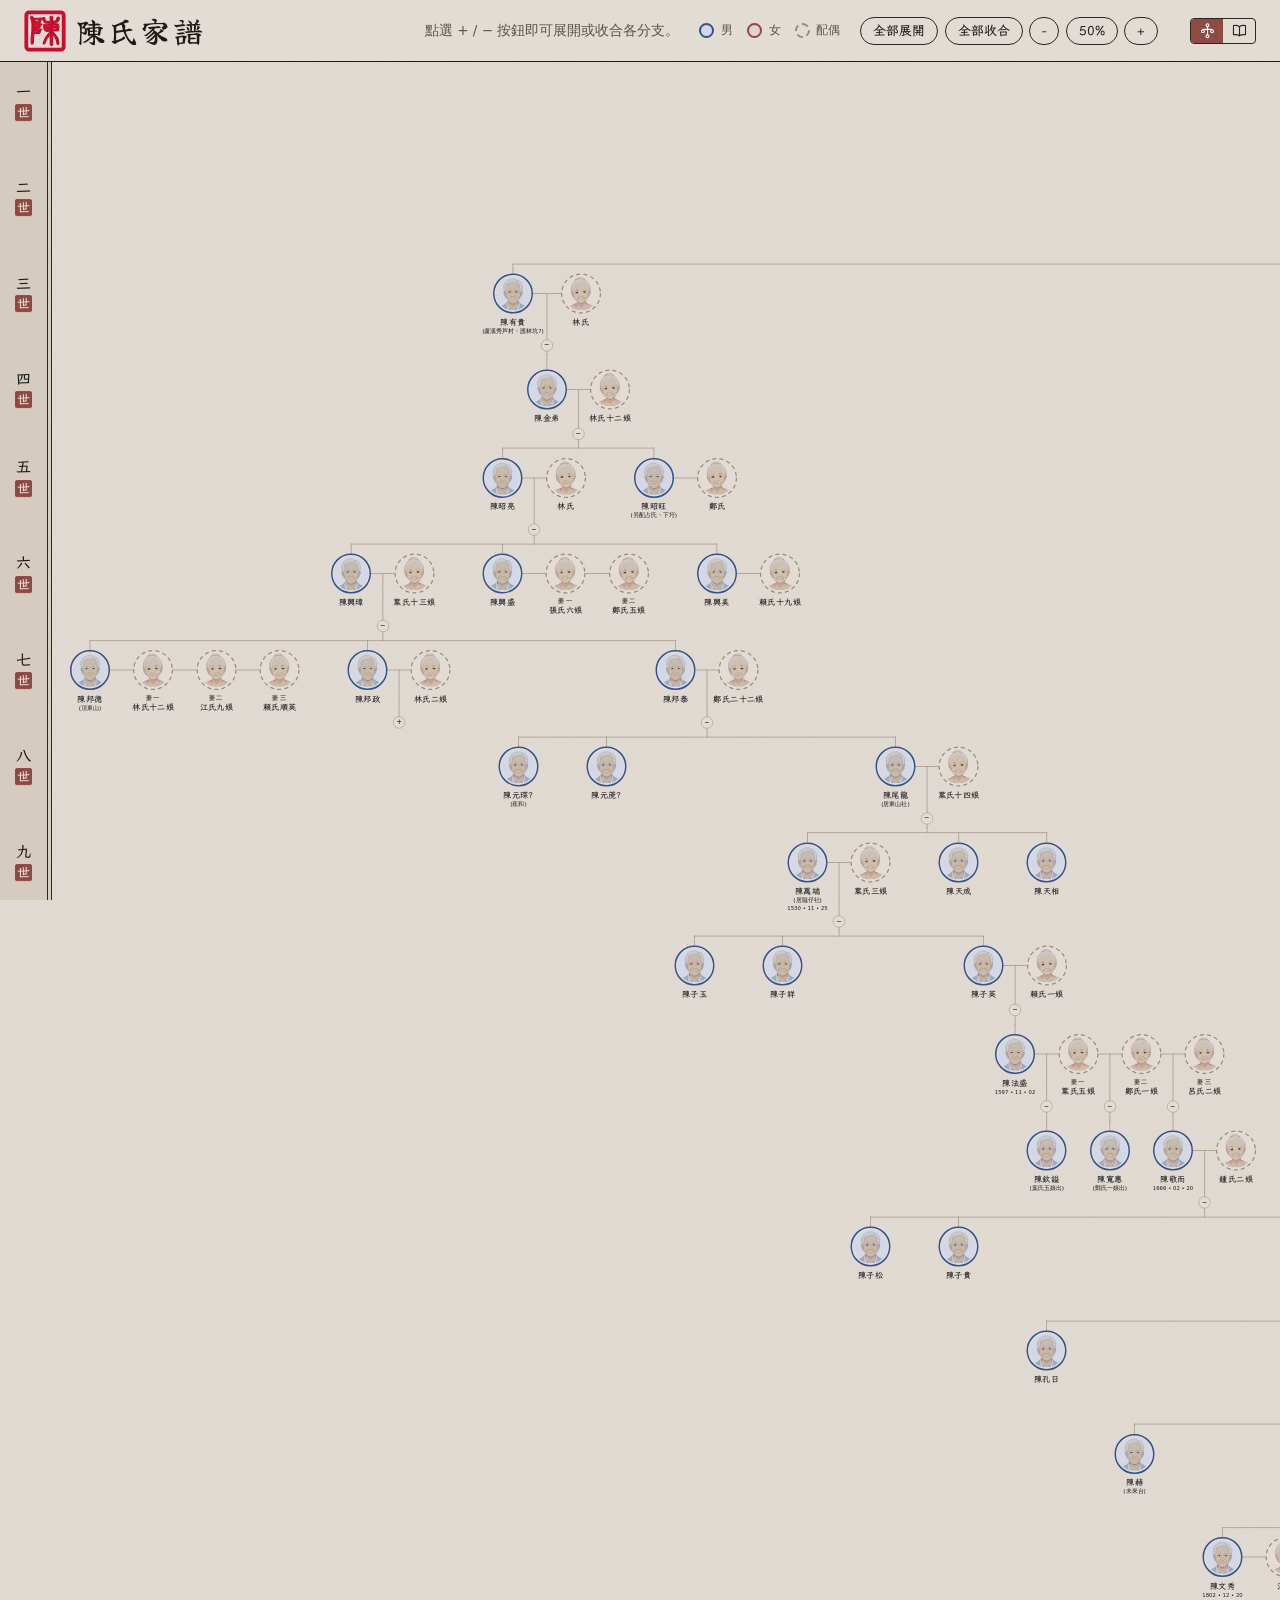
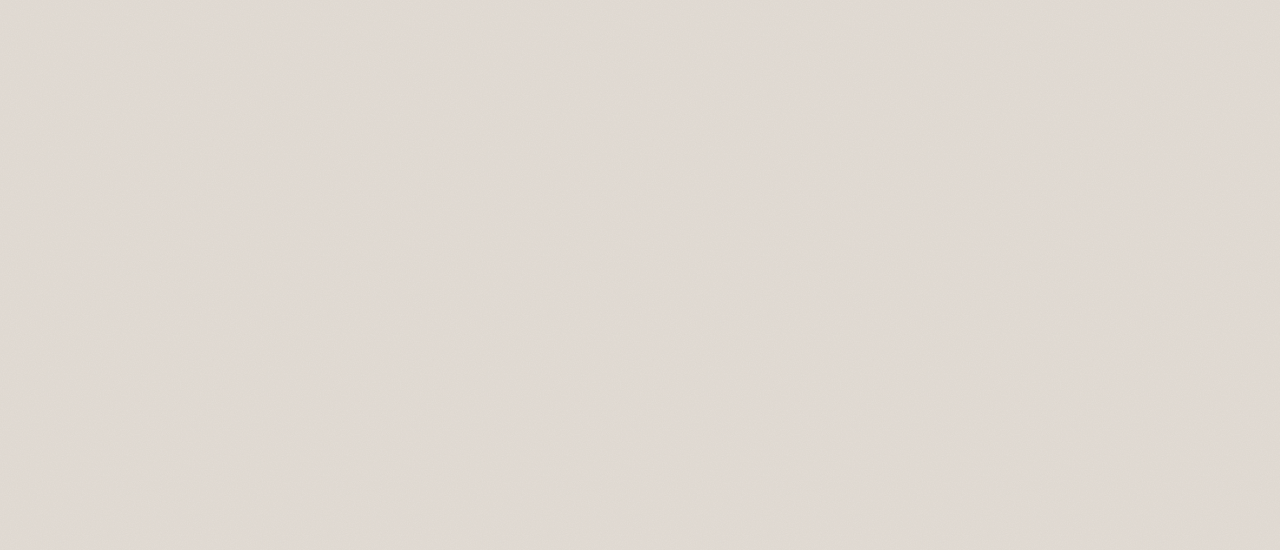
==== commit 16c9bd5f: "Add site-switch toggle assets for root and archive Wire site-switch CSS/JS on the tree and archive m" ====
--- a/index.html
+++ b/index.html
@@ -6,6 +6,7 @@
     <meta name="description" content="陳氏家譜" />
     <title>陳氏家譜</title>
     <link rel="stylesheet" href="styles.css?v=66" />
+    <link rel="stylesheet" href="site-switch.css?v=hv2" />
   </head>
   <body>
     <svg width="0" height="0" style="position:absolute" aria-hidden="true" focusable="false"><filter id="seal-worn" x="-5%" y="-5%" width="110%" height="110%"><feTurbulence type="fractalNoise" baseFrequency="0.9" numOctaves="2" seed="7" result="n"/><feDisplacementMap in="SourceGraphic" in2="n" scale="0.9"/></filter></svg>
@@ -32,6 +33,7 @@
         <button type="button" id="btn-zoom-reset" aria-label="重設縮放" title="重設縮放">100%</button>
         <button type="button" id="btn-zoom-in" aria-label="放大" title="放大">+</button>
       </div>
+      <nav class="site-switch" aria-label="網站切換"><a href="#" aria-current="page" title="世系圖" aria-label="世系圖"><svg viewBox="0 0 24 24" fill="none" stroke="currentColor" stroke-width="1.6" stroke-linecap="round" stroke-linejoin="round" aria-hidden="true"><circle cx="12" cy="4.5" r="2"/><circle cx="5.5" cy="13" r="2"/><circle cx="18.5" cy="13" r="2"/><circle cx="12" cy="20" r="2"/><path d="M12 6.5v4M12 10.5H5.5V11M12 10.5h6.5V11M12 10.5V18"/></svg></a><a href="archive/" title="族譜文獻" aria-label="族譜文獻"><svg viewBox="0 0 24 24" fill="none" stroke="currentColor" stroke-width="1.6" stroke-linecap="round" stroke-linejoin="round" aria-hidden="true"><path d="M12 6.5C10 5 7 4.5 3.5 5v13c3.5-.5 6.5 0 8.5 1.5 2-1.5 5-2 8.5-1.5V5c-3.5-.5-6.5 0-8.5 1.5z"/><path d="M12 6.5v13"/></svg></a></nav>
       </div>
     </header>
 
@@ -43,5 +45,6 @@
 
     <script src="family-data.js?v=82"></script>
     <script src="tree.js?v=4q"></script>
+    <script src="site-switch.js?v=ss1"></script>
   </body>
 </html>
--- a/site-switch.css
+++ b/site-switch.css
@@ -0,0 +1,27 @@
+/* Site switch: option E tree/book icon toggle with option D's 4px radius,
+   far right of the header (after the flag language toggle). */
+.site-switch{display:inline-flex;align-items:stretch;flex:none;align-self:center;box-sizing:border-box;
+  height:26px;margin-left:12px;border:1.5px solid #2a2622;border-radius:4px;overflow:hidden;background:transparent}
+.site-switch a{display:grid;place-items:center;width:32px;color:#2a2622;text-decoration:none;background:transparent}
+.site-switch a svg{width:17px;height:17px;display:block}
+.site-switch a[aria-current="page"]{background:#8f4a42;color:#fff;cursor:default}
+.site-switch a:focus-visible{outline:2px solid #8f4a42;outline-offset:-3px}
+@media (max-width:700px){
+  .site-switch{height:22px;margin-left:8px}
+  .site-switch a{width:26px}
+  .site-switch a svg{width:14px;height:14px}
+}
+
+/* Align the flag language toggle (#langtg.lflag) to the switch's center line:
+   same box height as the switch, flags centered, underline out of flow. */
+.site-header{align-items:center}
+html body .site-header .langtg.lflag{height:26px!important;padding:0!important;align-self:center;--fh:16px}
+html body .site-header .langtg.lflag::after{bottom:auto!important;top:calc(50% + var(--fh)/2 + 2px)}
+@media (max-width:820px){html body .site-header .langtg.lflag{--fh:14px}}
+@media (max-width:700px){html body .site-header .langtg.lflag{height:22px!important}}
+
+/* Hover / focus-visible */
+.site-switch a{transition:background-color .15s,color .15s}
+.site-switch a:not([aria-current="page"]):is(:hover,:focus-visible){background:rgba(42,38,34,.08);color:#8f4a42}
+.site-switch a[aria-current="page"]:is(:hover,:focus-visible){background:#7a3d36}
+@media(prefers-reduced-motion:reduce){.site-switch a{transition:none}}
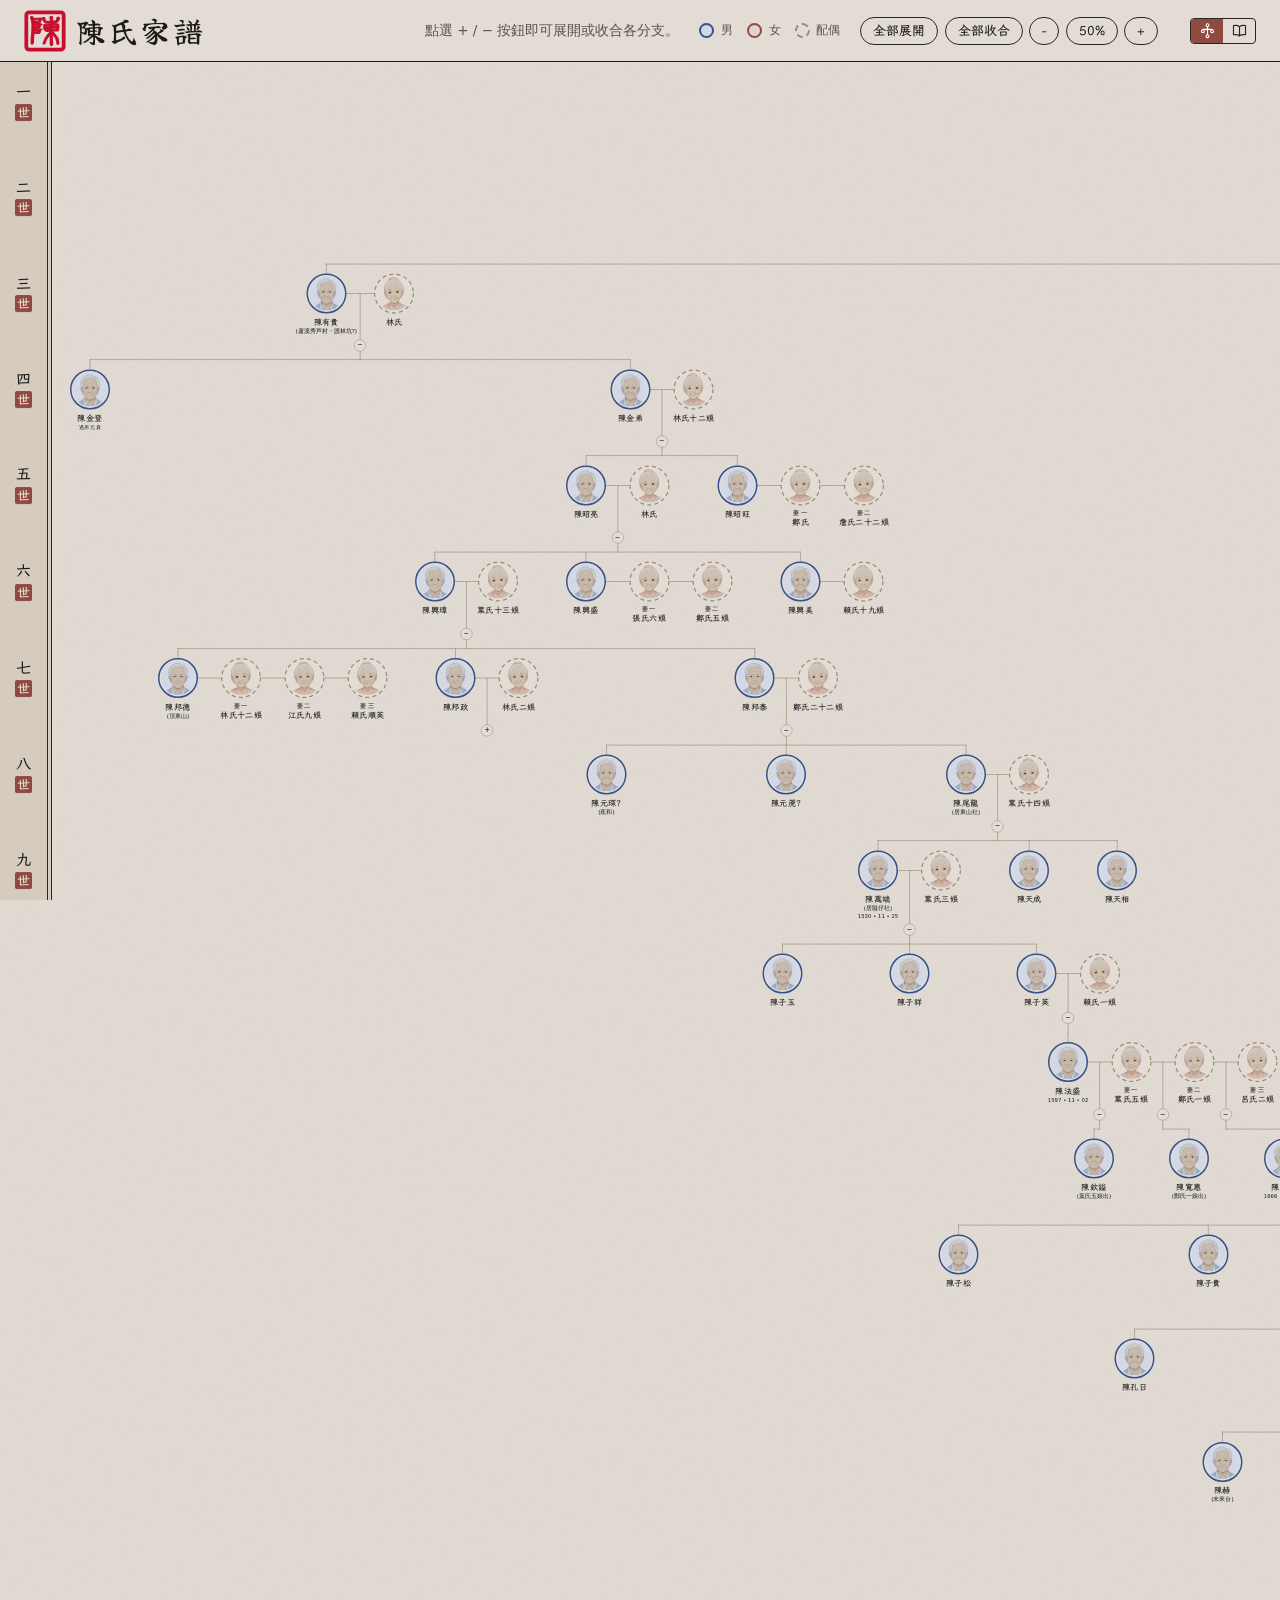
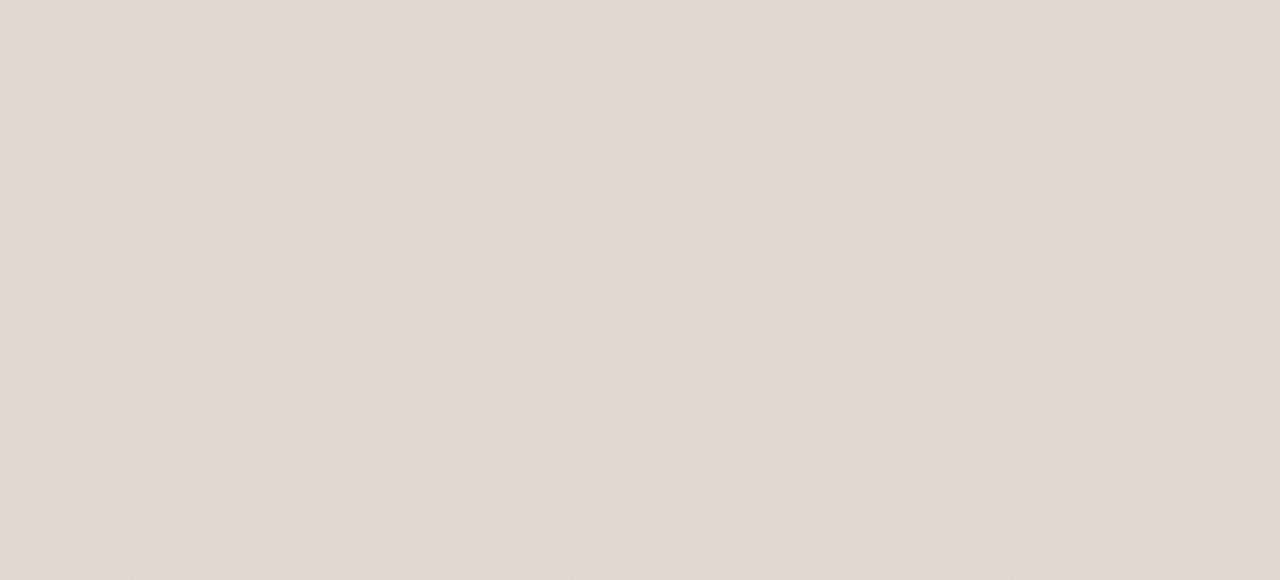
==== commit 9415dfd6: "Tree v128/styles v94/tree 4z (expand-all fix) + archive v6bz29" ====
--- a/index.html
+++ b/index.html
@@ -5,15 +5,16 @@
     <meta name="viewport" content="width=device-width, initial-scale=1, minimum-scale=1" />
     <meta name="description" content="陳氏家譜" />
     <title>陳氏家譜</title>
-    <link rel="stylesheet" href="styles.css?v=66" />
-    <link rel="stylesheet" href="site-switch.css?v=hv2" />
+    <link rel="stylesheet" href="styles.css?v=94" />
+    <link rel="stylesheet" href="site-switch.css?v=hv4" />
+    <link rel="stylesheet" href="mobile-header.css?v=mh1" />
   </head>
   <body>
     <svg width="0" height="0" style="position:absolute" aria-hidden="true" focusable="false"><filter id="seal-worn" x="-5%" y="-5%" width="110%" height="110%"><feTurbulence type="fractalNoise" baseFrequency="0.9" numOctaves="2" seed="7" result="n"/><feDisplacementMap in="SourceGraphic" in2="n" scale="0.9"/></filter></svg>
 <script>(function(){var t=(new URLSearchParams(location.search).get("theme")||"c").toLowerCase();if(!/^[abc]$/.test(t))t="c";document.body.classList.add("theme-"+t);})();</script>
     <a class="skip-link" href="#tree">跳至家譜</a>
 
-    <header class="site-header">
+    <header class="site-header has-toolrow">
       <h1>
         <!-- Seal glyph 陳 (小篆): vectorized from the family's reference image -->
         <svg class="seal" aria-hidden="true" focusable="false" viewBox="0 0 100 100"><defs><filter id="worn" x="-5%" y="-5%" width="110%" height="110%"><feTurbulence type="fractalNoise" baseFrequency="0.9" numOctaves="2" seed="7"/><feDisplacementMap in="SourceGraphic" scale="1.8"/></filter></defs><g filter="url(#worn)"><rect x="5.5" y="5.5" width="89" height="89" rx="7" fill="#fff" stroke="#c8102e" stroke-width="9"/><path fill="#c8102e" fill-rule="evenodd" stroke="#c8102e" stroke-width="26" stroke-linejoin="round" stroke-linecap="round" transform="translate(3.10 3.22) scale(0.11232 0.09057)" d="M563.3 900.9C568.0 899.6 569.7 897.0 572.2 887.4C573.2 883.1 575.3 877.4 576.7 874.6C578.8 870.5 579.1 868.7 578.6 864.6C578.3 861.8 578.5 855.6 579.0 850.8C579.6 844.4 579.5 838.9 578.4 830.3C575.7 808.0 575.2 801.9 576.2 797.6C577.4 792.5 576.4 782.5 573.9 774.7C572.2 769.3 572.0 765.5 572.1 729.1C572.2 707.3 571.9 675.5 571.5 658.5C570.5 617.3 570.8 605.8 572.9 603.7C574.7 601.9 577.9 604.3 583.6 611.8C586.8 616.0 591.5 621.8 594.1 624.6C597.0 627.8 601.1 634.3 604.8 641.7C608.8 649.5 612.7 655.7 616.1 659.4C628.2 672.7 651.2 724.1 654.9 746.5C655.5 749.8 657.3 759.2 659.1 767.5C662.9 785.7 663.6 790.1 665.0 805.5C666.3 819.3 668.5 830.6 670.8 835.8C671.7 838.0 672.7 843.8 673.0 850.0C674.0 866.4 677.8 872.0 687.8 872.0C696.0 872.0 702.2 867.5 706.9 858.2C711.2 849.6 713.0 833.8 710.5 825.4C709.6 822.2 708.7 816.2 708.5 812.0C708.4 807.3 707.6 803.1 706.4 800.7C704.9 797.5 704.8 796.5 705.8 793.7C707.4 789.2 707.3 787.4 705.3 784.4C704.4 783.0 703.6 779.6 703.4 776.7C703.3 773.8 702.9 766.3 702.6 760.0C701.8 745.1 699.4 734.6 690.1 707.0C686.7 697.0 683.4 689.4 680.9 685.6C678.8 682.3 677.0 678.7 677.0 677.6C677.0 672.8 674.6 668.0 668.5 660.5C664.9 656.1 660.3 649.1 658.3 645.0C656.3 640.9 651.1 632.5 646.8 626.5C638.2 614.5 630.2 602.8 624.3 593.7C619.0 585.5 608.0 569.2 598.3 555.1C589.1 541.9 580.5 524.2 581.5 520.9C581.9 519.8 583.4 518.4 584.8 517.8C588.5 516.3 634.5 516.4 648.9 518.0C661.6 519.4 681.1 518.8 685.4 516.9C688.0 515.7 696.5 502.9 699.0 496.4C701.6 489.7 706.1 465.6 707.0 453.5C707.5 446.4 708.7 430.8 709.5 419.0C710.4 407.2 711.2 388.1 711.3 376.5C711.5 351.5 711.6 351.7 699.2 339.8C689.3 330.4 681.3 325.2 674.8 324.0C665.6 322.2 649.1 322.8 640.4 325.1C636.1 326.3 628.5 327.4 623.5 327.6C578.1 329.4 577.8 329.4 576.6 326.4C576.3 325.5 575.7 321.2 575.4 316.9C574.9 309.4 575.0 309.0 577.5 306.4C579.8 304.1 580.8 303.8 584.6 304.3C587.1 304.5 594.6 304.2 601.3 303.4C608.0 302.7 617.3 302.0 622.0 302.0C626.7 302.0 634.3 301.3 639.0 300.5C647.4 299.0 649.8 297.9 659.6 290.7C661.8 289.1 666.9 286.0 671.0 283.7C679.3 279.0 690.1 267.6 694.1 259.2C697.5 252.0 706.5 237.0 709.9 232.6C712.9 228.8 714.8 223.6 721.5 200.0C725.9 184.7 726.2 182.8 725.6 176.3C724.7 165.8 720.6 160.8 706.6 153.1C695.9 147.3 691.2 147.9 679.5 156.8C670.1 163.9 667.7 170.1 670.2 180.5C672.5 189.8 670.4 197.9 659.2 223.0C652.3 238.5 650.6 241.3 644.2 247.2C638.2 252.8 636.0 253.5 626.8 252.6C623.0 252.3 610.9 252.7 599.7 253.5C572.7 255.6 575.3 259.2 575.6 219.9C575.8 203.2 576.4 185.9 577.1 181.5C578.8 169.5 577.9 152.5 575.3 147.5C572.9 143.0 565.9 136.0 561.2 133.6C557.0 131.5 550.4 131.6 545.2 134.0C540.4 136.2 523.2 153.2 522.4 156.8C521.6 159.7 522.5 164.2 526.0 174.8C530.2 187.5 531.4 198.6 531.4 224.5C531.5 249.2 530.8 254.0 526.7 256.2C525.4 256.9 519.3 257.5 511.5 257.6C504.1 257.7 495.4 258.5 491.2 259.4C487.3 260.3 477.1 261.3 468.7 261.6C453.7 262.3 453.4 262.2 443.5 259.2C432.0 255.6 429.0 253.2 424.2 243.5C417.8 230.5 417.6 228.9 418.4 207.8C419.3 186.6 416.1 177.0 405.0 166.7C396.0 158.3 390.9 155.6 385.4 156.3C376.7 157.2 373.5 162.3 372.0 177.6C370.3 194.4 370.0 194.7 363.0 187.4C354.8 179.0 351.4 178.3 317.0 177.5C295.7 177.0 290.2 177.1 284.0 178.5C279.9 179.4 270.0 180.3 262.0 180.5C247.4 180.9 229.1 182.4 216.8 184.1C213.1 184.6 207.1 185.0 203.3 185.0C197.3 185.0 193.5 185.5 181.4 187.7C176.7 188.5 174.8 185.9 172.1 175.0C169.1 162.1 162.3 148.5 156.1 142.7C150.3 137.3 146.3 136.0 135.0 136.0C120.2 136.1 114.4 140.4 111.4 153.6C108.9 165.0 110.2 172.5 119.4 198.8C121.3 204.4 123.7 212.7 124.6 217.3C125.5 221.8 127.3 227.6 128.6 230.2C132.6 238.1 134.8 249.3 135.4 265.0C135.7 273.0 136.9 284.9 138.0 291.5C139.9 302.9 140.9 314.0 142.9 345.5C143.9 361.4 143.5 382.2 142.0 395.5C140.3 411.3 139.8 445.5 140.9 477.5C141.9 504.2 141.8 509.7 140.5 517.0C139.7 521.7 139.0 529.5 139.0 534.5C139.0 539.5 138.4 552.7 137.6 564.0C136.8 575.3 135.6 593.0 135.0 603.5C134.4 614.0 133.3 625.4 132.5 629.0C130.7 637.3 128.0 670.4 128.0 683.5C128.0 689.0 127.3 700.2 126.4 708.5C125.6 716.8 124.5 728.0 123.9 733.5C123.4 739.0 123.2 748.9 123.5 755.5C123.8 762.1 124.5 783.2 125.0 802.5C126.3 849.1 127.1 853.6 135.3 862.4C140.9 868.3 146.1 867.0 155.9 857.2C159.8 853.3 161.0 851.2 162.8 845.0C164.0 840.9 165.9 834.8 167.0 831.6C168.4 827.6 169.3 822.2 169.7 815.1C169.9 809.3 170.8 802.5 171.6 800.0C172.3 797.5 172.9 792.8 172.8 789.5C172.7 786.2 173.0 779.2 173.5 774.0C173.9 768.4 173.8 761.6 173.2 757.5C172.7 753.6 172.5 747.4 172.9 743.5C173.3 739.6 173.2 734.3 172.6 731.6C172.0 728.3 172.1 724.8 172.9 720.3C173.6 716.7 174.6 705.2 175.2 694.6C176.3 676.1 176.3 673.6 175.8 661.2C175.6 658.1 176.0 652.4 176.7 648.5C178.9 635.9 181.0 616.6 181.0 609.0C181.0 599.1 182.9 595.3 189.3 592.2C195.6 589.2 218.0 584.4 229.5 583.6C234.4 583.3 247.3 582.3 258.0 581.5C268.7 580.6 280.2 579.8 283.5 579.7C292.9 579.3 301.4 574.8 308.0 566.9C314.6 559.0 318.0 551.9 318.0 546.0C318.0 543.5 318.6 538.4 319.4 534.7C320.7 528.7 320.7 526.3 319.3 514.8C317.5 499.6 318.1 497.9 326.1 495.1C328.6 494.2 332.3 492.4 334.5 491.0C336.6 489.6 341.1 487.4 344.4 486.0C349.7 483.8 350.8 482.9 352.8 478.8C355.8 472.8 354.6 469.5 348.0 466.3C339.1 461.9 332.6 460.9 318.0 461.5C293.5 462.6 258.5 467.0 246.0 470.6C235.1 473.7 218.7 475.8 203.7 476.2C189.2 476.6 189.0 476.4 189.0 465.0C189.0 458.0 189.2 457.2 191.7 454.8C195.5 451.2 204.8 449.0 220.0 448.0C226.9 447.5 235.7 446.7 239.5 446.1C243.3 445.6 251.2 444.6 257.0 444.0C262.7 443.4 270.6 441.8 274.5 440.5C278.3 439.2 284.3 437.6 287.7 437.0C303.0 434.4 309.2 430.4 310.5 422.3C310.9 420.2 311.6 416.9 312.1 415.0C314.2 406.9 317.0 384.2 317.0 374.6C317.0 360.7 317.2 360.5 329.0 360.8C340.5 361.2 343.7 360.1 349.4 354.0C353.2 349.9 354.0 348.4 354.0 345.3C354.0 335.6 346.2 330.4 325.9 326.6C312.4 324.0 311.7 324.0 303.7 325.5C299.2 326.3 290.1 327.9 283.5 328.9C276.9 330.0 268.1 331.6 264.0 332.4C259.9 333.2 252.4 334.3 247.5 334.9C242.6 335.4 229.6 337.1 218.6 338.5C207.7 340.0 197.7 340.9 196.3 340.5C193.0 339.7 192.0 336.3 192.0 325.9C192.0 315.9 193.6 311.4 197.3 310.5C202.5 309.4 224.4 307.1 234.8 306.6C241.0 306.3 249.6 305.4 253.8 304.6C267.2 302.1 276.1 300.9 289.0 300.1C304.2 299.1 307.7 297.6 314.5 289.3C327.7 272.9 330.5 263.7 329.5 240.2C328.5 218.2 329.2 217.0 344.2 217.0C356.9 217.0 360.9 215.2 367.7 206.3C371.3 201.7 373.1 204.6 374.0 216.7C375.1 230.5 378.8 240.4 388.0 254.0C390.0 257.0 394.0 264.3 396.9 270.2C405.2 286.9 417.5 300.2 425.9 301.5C427.9 301.8 432.6 302.7 436.5 303.5C440.4 304.4 445.5 305.0 448.0 305.0C450.5 305.0 456.8 306.1 462.0 307.5C473.5 310.5 476.2 310.5 489.3 308.0C530.2 300.3 530.1 300.2 530.8 316.6C531.5 332.3 531.1 332.5 504.0 334.0C494.4 334.6 480.6 335.7 473.5 336.5C450.0 339.2 435.3 339.5 425.7 337.5C415.0 335.3 414.0 335.6 401.6 345.5C387.9 356.4 388.0 356.0 389.9 381.5C390.5 389.8 391.0 404.9 391.0 415.1C391.0 431.0 391.4 435.4 393.5 445.6C397.0 462.2 398.9 469.8 400.8 474.5C402.9 479.6 416.1 499.2 420.9 504.5C423.0 506.7 425.9 510.2 427.4 512.3C430.9 517.0 434.9 519.6 440.2 520.4C442.5 520.8 447.5 522.5 451.4 524.2C466.7 530.9 470.7 531.2 484.4 526.6C490.0 524.7 496.5 522.8 499.0 522.5C501.5 522.1 505.2 520.9 507.2 519.9C511.7 517.6 521.7 517.3 524.5 519.4C529.9 523.3 524.9 535.4 507.2 561.5C499.7 572.5 490.0 587.4 485.6 594.7C481.1 601.9 472.7 614.6 466.9 622.7C448.4 648.5 432.4 679.9 420.2 714.1C418.5 718.7 415.1 727.7 412.5 734.0C408.0 745.1 399.5 769.9 393.2 790.5C391.5 796.0 388.3 808.4 386.0 818.0C383.7 827.6 381.2 837.4 380.5 839.8C377.5 848.4 379.1 854.5 385.4 858.8C391.6 863.0 398.8 861.2 407.4 853.0C416.4 844.5 417.5 842.3 423.4 819.8C426.4 808.5 431.0 794.1 433.5 787.9C436.0 781.6 438.3 774.7 438.7 772.5C439.0 770.3 440.1 766.5 441.1 764.0C442.1 761.5 444.9 754.3 447.4 748.0C449.8 741.7 453.5 732.9 455.5 728.5C457.5 724.1 460.3 717.5 461.6 713.7C462.8 710.0 464.8 705.7 465.8 704.2C466.9 702.7 469.2 698.6 471.0 695.0C476.1 684.8 486.8 667.3 493.7 658.0C497.1 653.3 501.9 645.9 504.3 641.5C517.1 618.0 519.3 614.1 521.5 611.4C523.4 609.1 524.2 608.7 525.6 609.5C527.1 610.5 527.3 614.1 527.7 645.0C528.3 686.8 528.2 680.1 529.2 722.5C529.8 745.2 529.7 768.6 528.9 789.0C528.2 811.1 528.1 828.1 528.8 846.1C530.0 874.8 530.7 877.8 539.0 889.9C546.6 901.1 552.7 903.9 563.3 900.9ZM189.2 550.3C187.3 548.7 186.9 547.2 186.3 538.8C185.6 527.1 186.6 523.7 192.0 521.0C200.2 516.8 233.9 509.8 257.2 507.5C263.4 506.8 264.0 507.0 266.3 509.2C269.1 512.0 270.7 523.8 269.8 534.6C269.1 543.4 268.0 544.0 250.3 545.5C242.2 546.2 230.3 547.5 224.0 548.3C217.7 549.2 209.1 550.1 205.0 550.5C200.9 550.8 196.1 551.3 194.5 551.6C192.4 552.0 190.7 551.6 189.2 550.3ZM465.6 479.9C445.7 475.8 430.3 463.1 438.2 457.5C442.9 454.2 453.3 451.8 463.8 451.4C469.5 451.2 475.8 450.6 477.8 450.0C479.9 449.5 488.0 448.6 496.0 448.0C504.0 447.5 514.0 446.5 518.3 445.8C529.2 444.1 529.0 443.8 527.8 463.0C526.9 477.2 527.0 477.1 512.4 478.9C482.6 482.5 478.4 482.6 465.6 479.9ZM589.5 473.4C580.7 472.2 580.1 471.0 579.8 455.1C579.7 443.8 579.7 443.7 582.4 441.3C583.9 440.1 586.3 439.0 587.8 438.9C589.3 438.9 597.0 438.5 605.0 438.1C623.3 437.0 657.6 438.6 660.7 440.6C664.1 442.7 664.3 445.3 661.9 455.5C658.7 469.4 657.0 470.4 633.0 472.1C616.3 473.3 593.9 474.0 589.5 473.4ZM428.6 404.9C427.4 403.1 427.0 400.2 427.0 392.7C427.0 378.5 427.1 378.4 447.8 377.7C462.5 377.2 483.0 375.4 500.7 373.1C505.0 372.5 512.4 371.9 517.2 371.8C529.1 371.4 529.4 371.7 529.8 385.9C530.2 396.7 530.2 396.7 527.5 398.8C525.4 400.5 523.3 401.0 518.6 401.0C515.3 401.0 506.4 402.0 499.0 403.2C491.6 404.3 480.1 405.4 473.5 405.5C466.9 405.7 454.5 406.1 445.9 406.5C430.3 407.2 430.2 407.2 428.6 404.9ZM202.8 401.2C191.4 399.8 185.8 389.3 190.9 379.1C193.1 374.8 195.8 373.5 204.0 372.4C207.0 372.1 211.5 371.1 214.0 370.3C216.5 369.6 224.1 368.5 231.0 368.0C237.9 367.4 249.1 366.3 255.9 365.4C267.9 363.9 268.4 363.9 270.9 365.8C274.2 368.2 274.8 370.5 274.9 381.5C275.0 391.9 273.8 394.6 268.7 395.4C266.9 395.7 262.1 396.4 258.0 397.0C236.1 400.4 230.5 401.0 220.0 401.4C213.7 401.6 205.9 401.5 202.8 401.2ZM578.4 395.6C576.6 394.3 576.2 392.6 575.6 384.6C574.9 373.5 576.2 368.4 580.2 367.6C584.2 366.8 607.4 364.6 610.0 364.8C611.4 364.9 621.7 365.3 632.8 365.7C652.3 366.5 653.3 366.6 655.0 368.8C658.6 373.1 660.4 389.7 657.8 393.3C656.6 394.8 653.1 395.1 623.5 395.4C605.4 395.7 588.2 396.1 585.5 396.5C581.8 397.0 580.0 396.8 578.4 395.6ZM190.2 265.4C187.5 262.6 187.3 261.8 186.6 251.9C185.7 238.6 186.4 236.7 193.4 234.1C201.3 231.2 205.6 230.2 219.6 228.1C226.8 227.0 233.9 225.6 235.6 225.0C237.2 224.3 244.1 223.4 251.0 222.9C257.9 222.5 266.8 221.2 270.7 220.0C284.9 216.0 288.0 218.0 288.0 230.9C288.0 245.7 284.9 256.7 280.2 258.5C277.2 259.6 263.1 261.8 247.5 263.5C239.2 264.4 230.7 265.6 228.5 266.1C226.3 266.6 217.4 267.3 208.8 267.6C193.2 268.3 193.2 268.3 190.2 265.4Z"/></g></svg>
@@ -43,8 +44,8 @@
       </div>
     </main>
 
-    <script src="family-data.js?v=82"></script>
-    <script src="tree.js?v=4q"></script>
+    <script src="family-data.js?v=128"></script>
+    <script src="tree.js?v=4z"></script>
     <script src="site-switch.js?v=ss1"></script>
   </body>
 </html>
--- a/styles.css
+++ b/styles.css
@@ -596,8 +596,8 @@
    Fonts: Noto Serif TC Black (A, B) and LXGW WenKai TC Bold (C), both SIL OFL 1.1,
    subset to the characters the site uses.
    ====================================================================== */
-@font-face { font-family: "Woodblock"; src: url("fonts/noto-serif-tc-900-subset.woff2?v=66") format("woff2"); font-weight: 900; font-display: block; }
-@font-face { font-family: "BrushKai"; src: url("fonts/lxgw-wenkai-tc-700-subset.woff2?v=66") format("woff2"); font-weight: 700; font-display: block; }
+@font-face { font-family: "Woodblock"; src: url("fonts/noto-serif-tc-900-subset.woff2?v=94") format("woff2"); font-weight: 900; font-display: block; }
+@font-face { font-family: "BrushKai"; src: url("fonts/lxgw-wenkai-tc-700-subset.woff2?v=94") format("woff2"); font-weight: 700; font-display: block; }
 
 body[class*="theme-"] {
   --bg: #e2dcd5; /* alt: #fdfdfc (Song banknote paper, C7) */ --ink: #1a1a1a; --ink-soft: #5a534c; --cinnabar: #a3281e;
--- a/site-switch.css
+++ b/site-switch.css
@@ -13,11 +13,9 @@
 }
 
 /* Align the flag language toggle (#langtg.lflag) to the switch's center line:
-   same box height as the switch, flags centered, underline out of flow. */
+   same box height as the switch, flags centered. */
 .site-header{align-items:center}
-html body .site-header .langtg.lflag{height:26px!important;padding:0!important;align-self:center;--fh:16px}
-html body .site-header .langtg.lflag::after{bottom:auto!important;top:calc(50% + var(--fh)/2 + 2px)}
-@media (max-width:820px){html body .site-header .langtg.lflag{--fh:14px}}
+html body .site-header .langtg.lflag{height:26px!important;padding:0!important;align-self:center}
 @media (max-width:700px){html body .site-header .langtg.lflag{height:22px!important}}
 
 /* Hover / focus-visible */
--- a/mobile-header.css
+++ b/mobile-header.css
@@ -0,0 +1,28 @@
+/* Shared mobile header (tree + microsite archive) — keep both copies identical.
+   Main row 58px; tree toolbar becomes a second sticky row styled like the microsite .mbar/.mt menu. */
+@media (max-width:700px){
+  :root{--hd-h:58px!important;--mh-base:#e2dcd5;--mh-grain:url("data:image/svg+xml,%3Csvg xmlns='http://www.w3.org/2000/svg' width='220' height='220'%3E%3Cfilter id='n'%3E%3CfeTurbulence type='fractalNoise' baseFrequency='.85' numOctaves='3' stitchTiles='stitch'/%3E%3CfeColorMatrix values='0 0 0 0 .35 0 0 0 0 .28 0 0 0 0 .2 0 0 0 .07 0'/%3E%3C/filter%3E%3Crect width='100%25' height='100%25' filter='url(%23n)'/%3E%3C/svg%3E")}
+  html body .site-header{min-height:58px!important;padding-left:12px!important;padding-right:12px!important;align-items:center!important}
+  html body .site-header h1{font-size:23px!important;gap:8px!important;line-height:1!important}
+  html body .site-header h1 .seal{width:38px!important;height:38px!important}
+  html body .site-header .site-switch{height:26px!important}
+  html body .site-header .site-switch a{width:30px!important}
+  html body .site-header .site-switch a svg{width:16px!important;height:16px!important}
+  html body .site-header .langtg.lflag,html body .site-header #langtg{height:26px!important}
+  /* microsite: fixed row height (the menu row below uses --hd-h) */
+  html body:not(.tree-site) .site-header:not(.has-toolrow){height:58px!important}
+  /* tree: header = 58px row + toolbar row */
+  html body .site-header.has-toolrow{height:auto!important;flex-wrap:wrap!important;padding-top:0!important;padding-bottom:0!important;row-gap:0!important;border-bottom:0!important;box-shadow:none!important;background:var(--mh-base) var(--mh-grain)!important}
+  html body .site-header.has-toolrow h1{height:57px;display:inline-flex!important;align-items:center}
+  html body .site-header.has-toolrow .bar-right{display:contents!important}
+  html body .site-header.has-toolrow .site-switch{margin-left:auto!important;order:1}
+  html body .site-header.has-toolrow .toolbar{order:2;flex:0 0 calc(100% + 24px)!important;margin:0 -12px!important;display:flex!important;gap:0!important;height:51px;box-sizing:border-box;overflow-x:auto;scrollbar-width:none;
+    background:var(--mh-base) var(--mh-grain)!important;border-top:1px solid #1a1a1a;border-bottom:2px solid #c9a45c}
+  html body .site-header.has-toolrow .toolbar::-webkit-scrollbar{display:none}
+  html body .site-header.has-toolrow .toolbar button{flex:1 0 auto!important;min-width:56px;height:48px!important;padding:0 6px!important;margin:0!important;display:flex;align-items:center;justify-content:center;
+    background:none!important;border:0!important;border-bottom:3px solid transparent!important;border-radius:0!important;box-shadow:none!important;
+    font:500 16px "Noto Serif TC","Noto Serif CJK TC","BookSupp",serif!important;letter-spacing:.08em!important;color:#2a2622!important;transition:color .15s}
+  html body .site-header.has-toolrow .toolbar button:hover,html body .site-header.has-toolrow .toolbar button:focus-visible{color:#8f4a42!important;outline:none}
+  html body .site-header.has-toolrow .toolbar button:active{color:#8f4a42!important;border-bottom-color:#c8102e!important;font-weight:700!important}
+}
+@media (max-width:360px){html body .site-header h1{font-size:21px!important}html body .site-header.has-toolrow .toolbar button{min-width:48px;letter-spacing:.04em!important}}
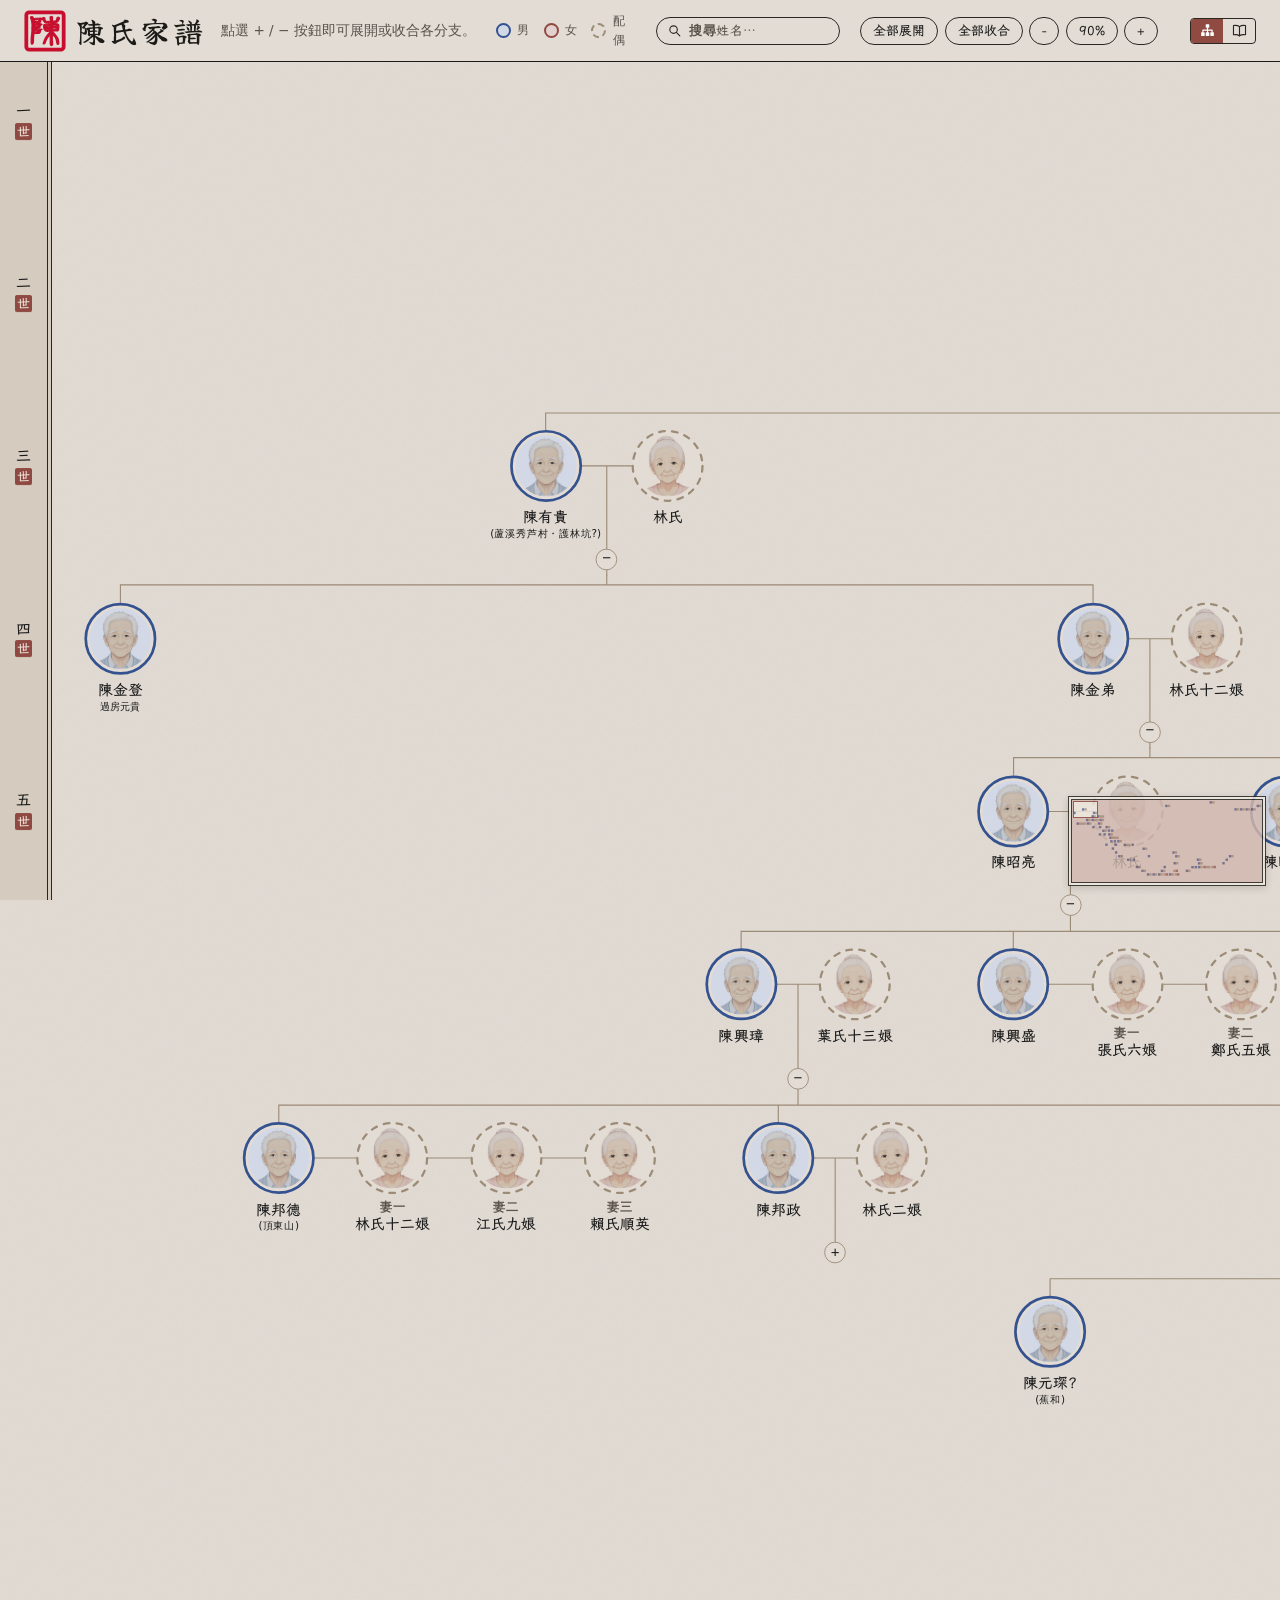
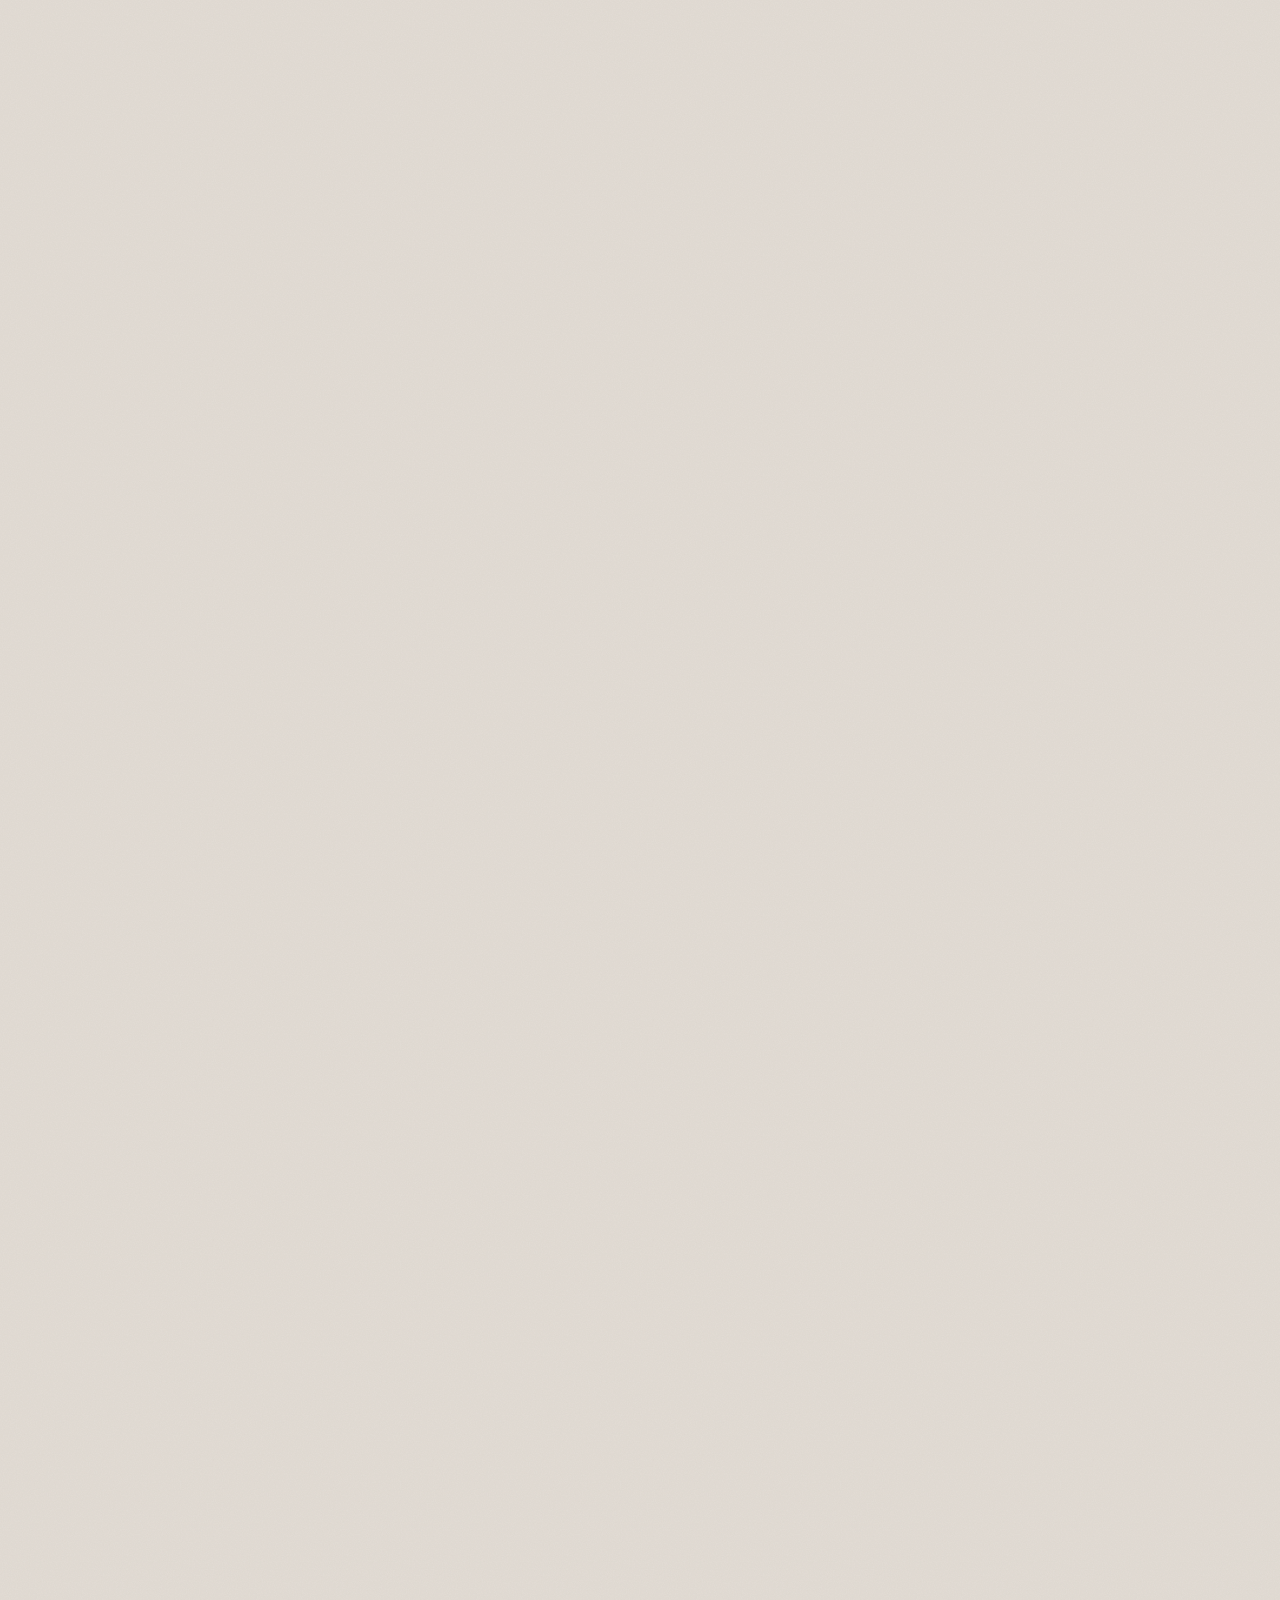
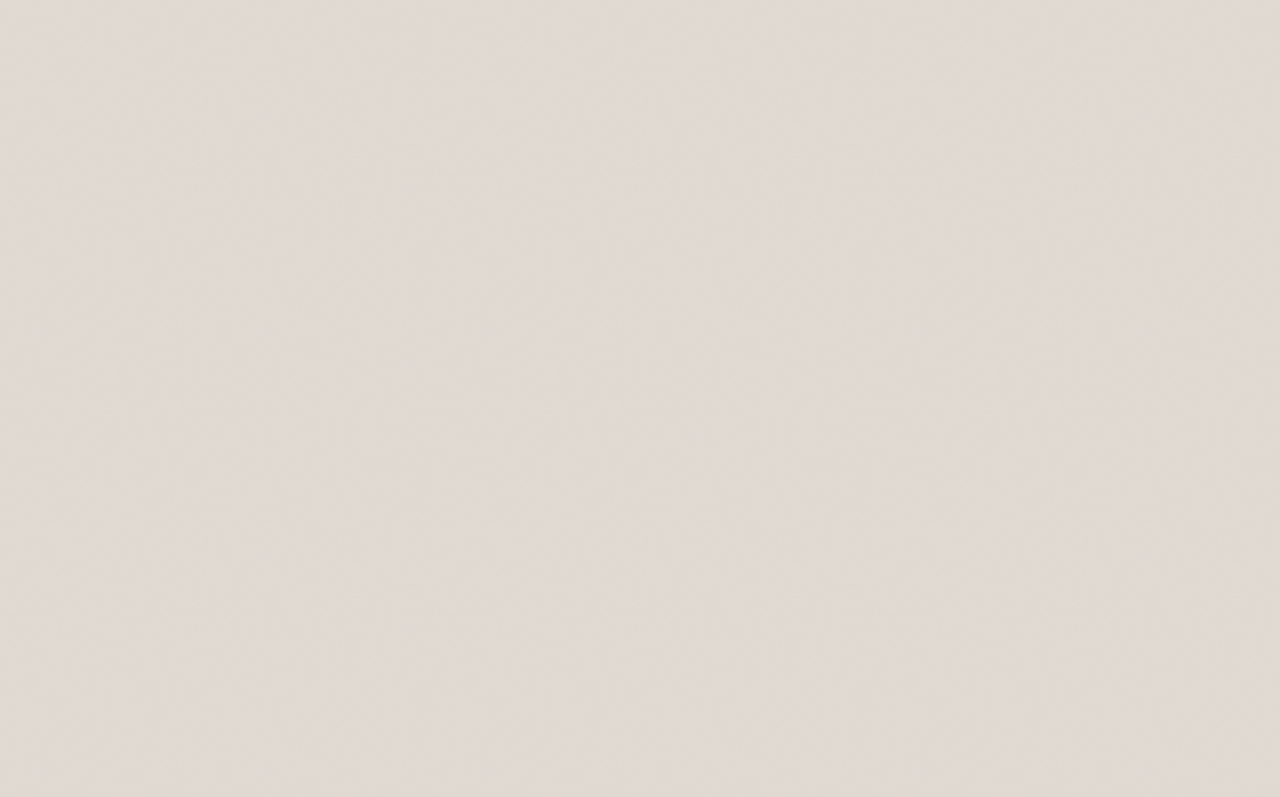
==== commit 40ca2eb9: "Tree search and minimap (tt1/tt5); archive photo center, zoom, and blur lightbox, v6bk4" ====
--- a/index.html
+++ b/index.html
@@ -6,9 +6,11 @@
     <meta name="description" content="陳氏家譜" />
     <title>陳氏家譜</title>
     <link rel="stylesheet" href="styles.css?v=94" />
-    <link rel="stylesheet" href="site-switch.css?v=hv4" />
-    <link rel="stylesheet" href="mobile-header.css?v=mh1" />
-  </head>
+    <link rel="stylesheet" href="site-switch.css?v=v6ms1" />
+    <link rel="stylesheet" href="mobile-header.css?v=v6ms1" />
+    <link rel="stylesheet" href="tree-tools.css?v=tt5" />
+  <script data-goatcounter="https://chen.goatcounter.com/count" async src="//gc.zgo.at/count.js"></script>
+</head>
   <body>
     <svg width="0" height="0" style="position:absolute" aria-hidden="true" focusable="false"><filter id="seal-worn" x="-5%" y="-5%" width="110%" height="110%"><feTurbulence type="fractalNoise" baseFrequency="0.9" numOctaves="2" seed="7" result="n"/><feDisplacementMap in="SourceGraphic" in2="n" scale="0.9"/></filter></svg>
 <script>(function(){var t=(new URLSearchParams(location.search).get("theme")||"c").toLowerCase();if(!/^[abc]$/.test(t))t="c";document.body.classList.add("theme-"+t);})();</script>
@@ -27,6 +29,10 @@
         <li><span class="legend-dot female" aria-hidden="true"></span>女</li>
         <li><span class="legend-dot spouse" aria-hidden="true"></span>配偶</li>
       </ul>
+      <div class="tree-search" id="tree-search" role="search">
+        <input id="tree-search-input" type="search" placeholder="搜尋姓名…" aria-label="搜尋家譜人物" autocomplete="off" autocapitalize="off" autocorrect="off" spellcheck="false" enterkeyhint="search" role="combobox" aria-expanded="false" aria-controls="tree-search-list" aria-autocomplete="list" />
+        <ul class="ts-list" id="tree-search-list" role="listbox" aria-label="搜尋結果" hidden></ul>
+      </div>
       <div class="toolbar">
         <button type="button" id="btn-expand-all" aria-label="全部展開" title="全部展開"><span class="lbl-long">全部展開</span><span class="lbl-short" aria-hidden="true">展開</span></button>
         <button type="button" id="btn-collapse-all" aria-label="全部收合" title="全部收合"><span class="lbl-long">全部收合</span><span class="lbl-short" aria-hidden="true">收合</span></button>
@@ -34,7 +40,8 @@
         <button type="button" id="btn-zoom-reset" aria-label="重設縮放" title="重設縮放">100%</button>
         <button type="button" id="btn-zoom-in" aria-label="放大" title="放大">+</button>
       </div>
-      <nav class="site-switch" aria-label="網站切換"><a href="#" aria-current="page" title="世系圖" aria-label="世系圖"><svg viewBox="0 0 24 24" fill="none" stroke="currentColor" stroke-width="1.6" stroke-linecap="round" stroke-linejoin="round" aria-hidden="true"><circle cx="12" cy="4.5" r="2"/><circle cx="5.5" cy="13" r="2"/><circle cx="18.5" cy="13" r="2"/><circle cx="12" cy="20" r="2"/><path d="M12 6.5v4M12 10.5H5.5V11M12 10.5h6.5V11M12 10.5V18"/></svg></a><a href="archive/" title="族譜文獻" aria-label="族譜文獻"><svg viewBox="0 0 24 24" fill="none" stroke="currentColor" stroke-width="1.6" stroke-linecap="round" stroke-linejoin="round" aria-hidden="true"><path d="M12 6.5C10 5 7 4.5 3.5 5v13c3.5-.5 6.5 0 8.5 1.5 2-1.5 5-2 8.5-1.5V5c-3.5-.5-6.5 0-8.5 1.5z"/><path d="M12 6.5v13"/></svg></a></nav>
+      <button type="button" class="search-toggle" id="search-toggle" aria-label="搜尋" aria-expanded="false" aria-controls="tree-search" title="搜尋"><svg viewBox="0 0 24 24" fill="none" stroke="currentColor" stroke-width="1.6" stroke-linecap="round" stroke-linejoin="round" aria-hidden="true"><circle cx="10.5" cy="10.5" r="6"/><path d="M15 15l5.5 5.5"/></svg></button>
+      <nav class="site-switch" aria-label="網站切換"><a href="#" aria-current="page" title="世系圖" aria-label="世系圖"><svg viewBox="0 0 24 24" fill="none" stroke="currentColor" stroke-width="1.6" stroke-linecap="round" stroke-linejoin="round" aria-hidden="true"><path d="M12 8.2v3.2M5.5 11.4h13M5.5 11.4v3.2M12 11.4v3.2M18.5 11.4v3.2"/><rect x="9.5" y="3.2" width="5" height="5" rx="0.5" fill="currentColor" stroke="none"/><rect x="3" y="14.6" width="5" height="5" rx="0.5" fill="currentColor" stroke="none"/><rect x="9.5" y="14.6" width="5" height="5" rx="0.5" fill="currentColor" stroke="none"/><rect x="16" y="14.6" width="5" height="5" rx="0.5" fill="currentColor" stroke="none"/></svg></a><a href="archive/" title="族譜文獻" aria-label="族譜文獻"><svg viewBox="0 0 24 24" fill="none" stroke="currentColor" stroke-width="1.6" stroke-linecap="round" stroke-linejoin="round" aria-hidden="true"><path d="M12 6.5C10 5 7 4.5 3.5 5v13c3.5-.5 6.5 0 8.5 1.5 2-1.5 5-2 8.5-1.5V5c-3.5-.5-6.5 0-8.5 1.5z"/><path d="M12 6.5v13"/></svg></a></nav>
       </div>
     </header>
 
@@ -45,7 +52,8 @@
     </main>
 
     <script src="family-data.js?v=128"></script>
-    <script src="tree.js?v=4z"></script>
+    <script src="tree.js?v=tt1"></script>
+    <script src="tree-tools.js?v=tt5"></script>
     <script src="site-switch.js?v=ss1"></script>
   </body>
 </html>
--- a/site-switch.css
+++ b/site-switch.css
@@ -20,6 +20,10 @@
 
 /* Hover / focus-visible */
 .site-switch a{transition:background-color .15s,color .15s}
-.site-switch a:not([aria-current="page"]):is(:hover,:focus-visible){background:rgba(42,38,34,.08);color:#8f4a42}
-.site-switch a[aria-current="page"]:is(:hover,:focus-visible){background:#7a3d36}
+
+.site-switch a:not([aria-current="page"]):focus-visible{background:rgba(42,38,34,.08);color:#8f4a42}
+@media (hover:hover) and (pointer:fine){.site-switch a:not([aria-current="page"]):hover{background:rgba(42,38,34,.08);color:#8f4a42}}
+
+.site-switch a[aria-current="page"]:focus-visible{background:#7a3d36}
+@media (hover:hover) and (pointer:fine){.site-switch a[aria-current="page"]:hover{background:#7a3d36}}
 @media(prefers-reduced-motion:reduce){.site-switch a{transition:none}}
--- a/mobile-header.css
+++ b/mobile-header.css
@@ -22,7 +22,9 @@
   html body .site-header.has-toolrow .toolbar button{flex:1 0 auto!important;min-width:56px;height:48px!important;padding:0 6px!important;margin:0!important;display:flex;align-items:center;justify-content:center;
     background:none!important;border:0!important;border-bottom:3px solid transparent!important;border-radius:0!important;box-shadow:none!important;
     font:500 16px "Noto Serif TC","Noto Serif CJK TC","BookSupp",serif!important;letter-spacing:.08em!important;color:#2a2622!important;transition:color .15s}
-  html body .site-header.has-toolrow .toolbar button:hover,html body .site-header.has-toolrow .toolbar button:focus-visible{color:#8f4a42!important;outline:none}
+  
+html body .site-header.has-toolrow .toolbar button:focus-visible{color:#8f4a42!important;outline:none}
+@media (hover:hover) and (pointer:fine){html body .site-header.has-toolrow .toolbar button:hover{color:#8f4a42!important;outline:none}}
   html body .site-header.has-toolrow .toolbar button:active{color:#8f4a42!important;border-bottom-color:#c8102e!important;font-weight:700!important}
 }
 @media (max-width:360px){html body .site-header h1{font-size:21px!important}html body .site-header.has-toolrow .toolbar button{min-width:48px;letter-spacing:.04em!important}}
--- a/tree-tools.css
+++ b/tree-tools.css
@@ -0,0 +1,102 @@
+/* Tree tools: name search + minimap. Paper #e2dcd5, ink #2a2622, brick #8f4a42, gold rule #c9a45c (same as the header / second-row menu). */
+
+/* ---------- search field (desktop: in the header, between legend and toolbar) ---------- */
+.tree-search { position: relative; flex: none; }
+.tree-search input {
+  box-sizing: border-box; width: 11.5rem; height: 27.9px; margin: 0;
+  padding: 0 .75rem 0 2rem; border: 1px solid #2a2622; border-radius: 999px;
+  background: transparent url("data:image/svg+xml,%3Csvg xmlns='http://www.w3.org/2000/svg' viewBox='0 0 24 24' fill='none' stroke='%232a2622' stroke-width='1.8' stroke-linecap='round'%3E%3Ccircle cx='10.5' cy='10.5' r='6'/%3E%3Cpath d='M15 15l5.5 5.5'/%3E%3C/svg%3E") no-repeat .6rem 50% / 15px 15px;
+  color: #1a1a1a; font: 700 12.8px "BrushKaiWen", "BrushKai", "Segoe UI", "PingFang TC", "Noto Sans TC", "Microsoft JhengHei", system-ui, sans-serif; letter-spacing: .04em;
+  -webkit-appearance: none; appearance: none; transition: border-color .15s, box-shadow .15s, width .2s;
+}
+.tree-search input::placeholder { color: #5a534c; opacity: 1; }
+.tree-search input::-webkit-search-cancel-button { -webkit-appearance: none; display: none; }
+.tree-search input:focus { outline: none; border-color: #8f4a42; box-shadow: 0 0 0 1px #8f4a42; width: 13.5rem; }
+.search-toggle { display: none; }
+
+/* results: paper card with a double rule */
+.ts-list {
+  position: absolute; top: calc(100% + 8px); right: 0; z-index: 60; width: 21rem; max-width: calc(100vw - 16px); max-height: min(60vh, 26rem); overflow-y: auto;
+  margin: 0; padding: 4px; list-style: none; box-sizing: border-box;
+  background: #ece6dc; border: 1px solid #2a2622; box-shadow: inset 0 0 0 3px #ece6dc, inset 0 0 0 4px #2a2622, 0 6px 18px rgba(26, 22, 18, .22);
+  font-family: "Noto Serif TC", "Noto Serif CJK TC", "BookSupp", serif; text-align: left;
+}
+.ts-list[hidden] { display: none; }
+.ts-list li { display: grid; grid-template-columns: auto 1fr; column-gap: .6rem; align-items: baseline; padding: 7px 12px; margin: 0; cursor: pointer; border-radius: 2px; }
+.ts-list li.on { background: rgba(143, 74, 66, .12); }
+.ts-n { font: 700 16px/1.3 "BrushKaiWen", "BrushKai", "Noto Serif TC", serif; color: #1a1a1a; letter-spacing: .06em; white-space: nowrap; }
+.ts-n mark { background: none; color: #8f4a42; text-decoration: underline; text-decoration-color: #c9a45c; text-decoration-thickness: 2px; text-underline-offset: 3px; }
+.ts-e { font-size: 12px; color: #5a534c; text-align: right; white-space: nowrap; overflow: hidden; text-overflow: ellipsis; }
+.ts-m { grid-column: 1 / -1; font-size: 11.5px; line-height: 1.35; color: #5a534c; letter-spacing: .03em; }
+.ts-list li.ts-none { display: block; cursor: default; color: #5a534c; font-size: 13px; text-align: center; padding: 12px; }
+
+/* the card found by a search: a brief paper-gold halo (ring colours untouched) */
+/* highlight only the name text — no box around the card */
+.person.search-hit .person-name {
+  display: block;
+  width: fit-content;
+  max-width: 100%;
+  margin-left: auto;
+  margin-right: auto;
+  padding: .08em .4em;
+  border-radius: 3px;
+  animation: ts-hit-name 2.8s ease-out;
+}
+@keyframes ts-hit-name {
+  0%, 55% { background-color: #b9c8e6; }
+  100% { background-color: rgba(185, 200, 230, 0); }
+}
+@media (prefers-reduced-motion: reduce) {
+  .person.search-hit .person-name { animation: none; background-color: #b9c8e6; }
+}
+
+/* header room on mid-size screens: the intro line gives way first, then the legend */
+@media (max-width: 1240px) { .site-header .intro { display: none; } }
+@media (max-width: 900px) and (min-width: 701px) {
+  .site-header .legend { display: none; }
+  /* narrow field that widens over the toolbar while typing */
+  .tree-search { width: 6.5rem; height: 27.9px; }
+  .tree-search input { position: absolute; right: 0; top: 0; width: 6.5rem; }
+  .tree-search input:focus { width: 13rem; z-index: 2; background-color: #e2dcd5; }
+}
+@media (max-width: 780px) and (min-width: 701px) { .tree-search { width: 5.2rem; } .tree-search input { width: 5.2rem; padding-left: 1.9rem; background-position: .5rem 50%; } }
+
+/* ---------- mobile: search icon in the first row, field in a row under the menu ---------- */
+@media (max-width: 700px) {
+  html body .site-header .search-toggle {
+    display: grid; place-items: center; order: 1; flex: none; align-self: center; box-sizing: border-box; height: 26px; width: 30px; margin-left: auto; padding: 0;
+    border: 1.5px solid #2a2622; border-radius: 4px; background: transparent; color: #2a2622; cursor: pointer; transition: background-color .15s, color .15s;
+  }
+  html body .site-header .search-toggle svg { width: 16px; height: 16px; display: block; }
+  html body .site-header .search-toggle[aria-expanded="true"] { background: #8f4a42; color: #fff; border-color: #8f4a42; }
+  html body .site-header .search-toggle + .site-switch { margin-left: 8px !important; }
+  html body .site-header.has-toolrow .tree-search {
+    order: 3; display: none; flex: 0 0 calc(100% + 24px); margin: 0 -12px; padding: 8px 12px; box-sizing: border-box; position: relative;
+    background: var(--mh-base, #e2dcd5) var(--mh-grain, none); border-bottom: 2px solid #c9a45c;
+  }
+  html body .site-header.has-toolrow.search-open .tree-search { display: block; }
+  .tree-search input { width: 100%; height: 36px; font-size: 16px; /* 16px stops iOS zooming into the field */ padding-left: 2.2rem; background-position: .75rem 50%; background-size: 16px 16px; }
+  .tree-search input:focus { width: 100%; }
+  .ts-list { left: 0; right: 0; top: 100%; width: auto; max-width: none; max-height: 45vh; margin: 0; border-top: 0; }
+  .ts-list li { padding: 10px 14px; }
+}
+
+/* ---------- minimap (bottom right) ---------- */
+#tree-minimap {
+  position: fixed; right: 14px; bottom: 14px; z-index: 30; box-sizing: content-box; padding: 3px;
+  background: rgba(236, 230, 220, .94); border: 1px solid #2a2622; box-shadow: inset 0 0 0 2px #ece6dc, inset 0 0 0 3px #2a2622, 0 2px 8px rgba(26, 22, 18, .18);
+  opacity: .88; transition: opacity .2s; cursor: crosshair; touch-action: none; user-select: none; -webkit-user-select: none; line-height: 0;
+}
+#tree-minimap[hidden] { display: none; }
+#tree-minimap:hover, #tree-minimap.drag { opacity: 1; }
+#tree-minimap .mm-inner { position: relative; overflow: hidden; line-height: 0; }
+#tree-minimap canvas { display: block; }
+#tree-minimap .mm-view { position: absolute; box-sizing: border-box; left: 0; top: 0; border: 1.5px solid #8f4a42; background: transparent; pointer-events: none;
+  /* brick tint (#8f4a42 at 28%) fills to the inner border line; clipped by .mm-inner so the double line and outside stay clean */
+  box-shadow: 0 0 0 400px rgba(143, 74, 66, .28);
+}
+#tree-minimap.drag { cursor: grabbing; }
+@media (max-width: 700px) {
+  #tree-minimap { right: 8px; bottom: calc(8px + env(safe-area-inset-bottom, 0px)); padding: 3px; opacity: .85; }
+  #tree-minimap .mm-view { border-width: 1.25px; }
+}
